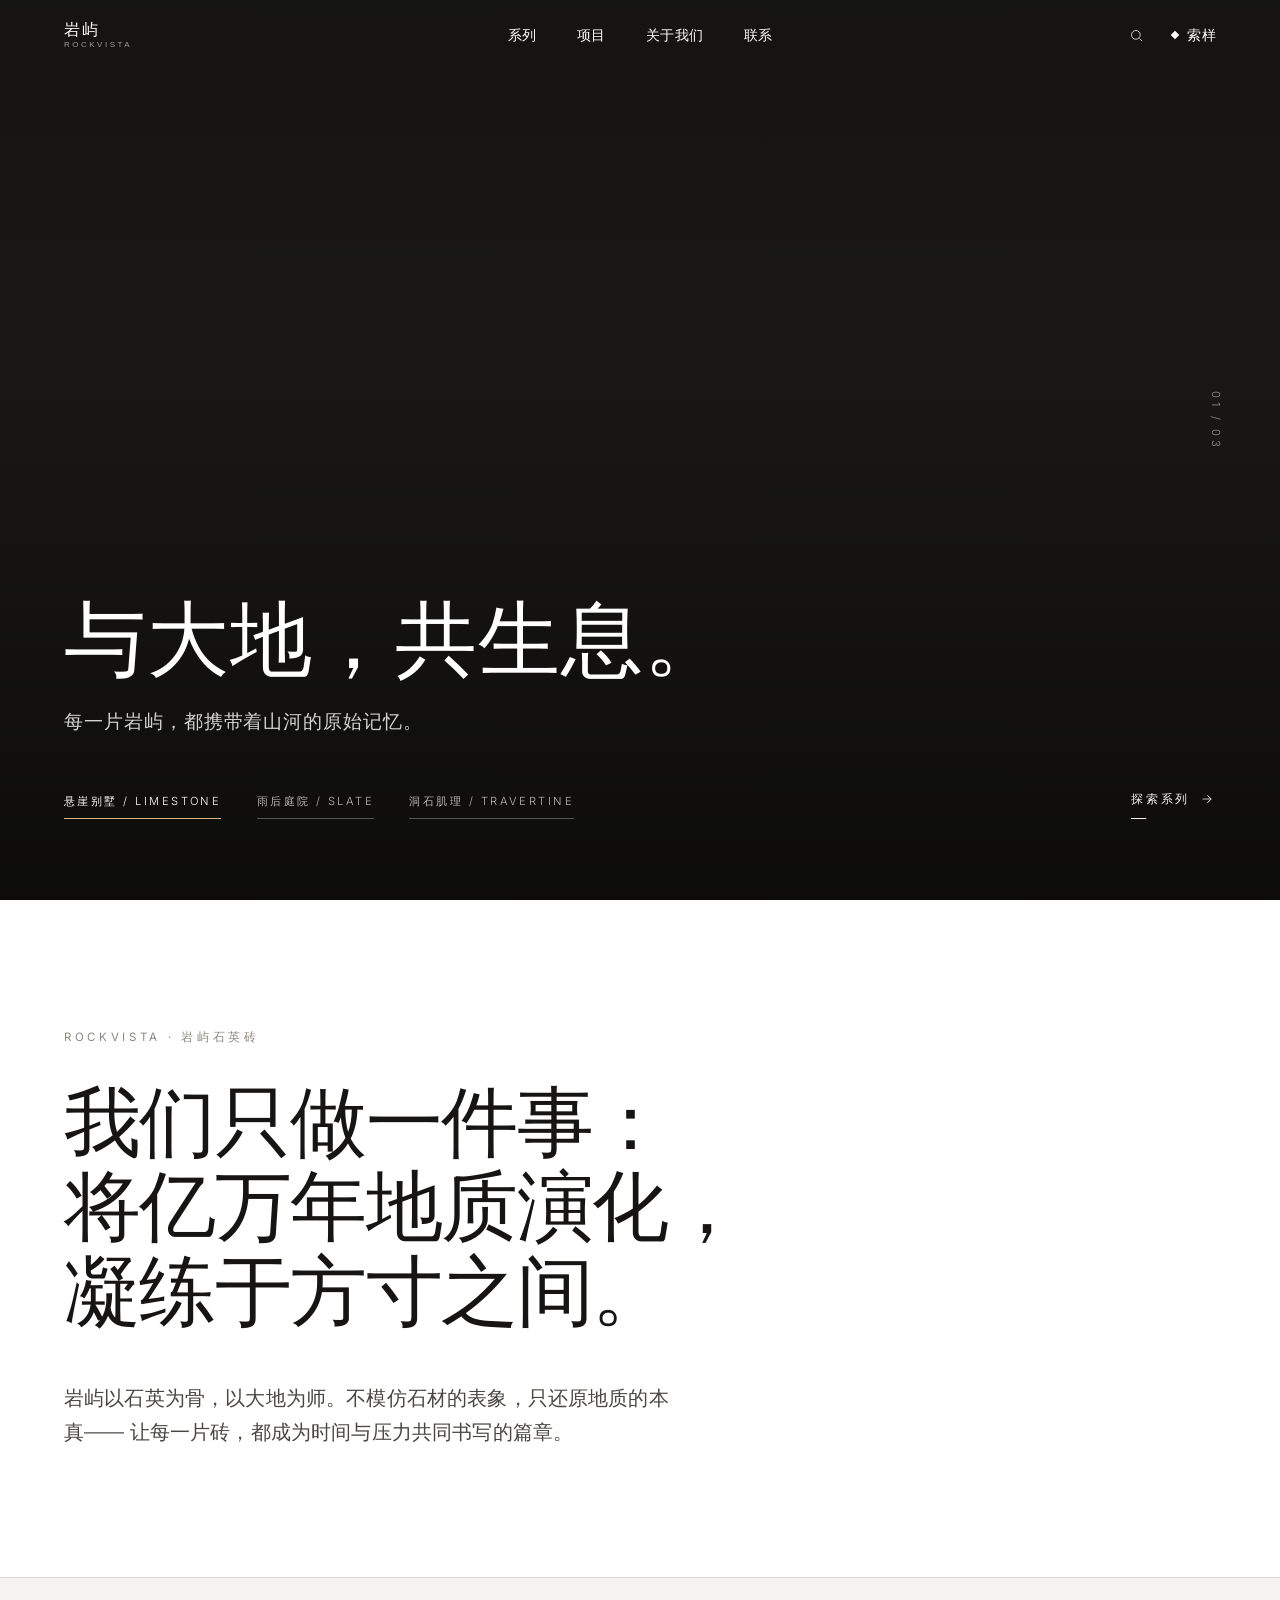
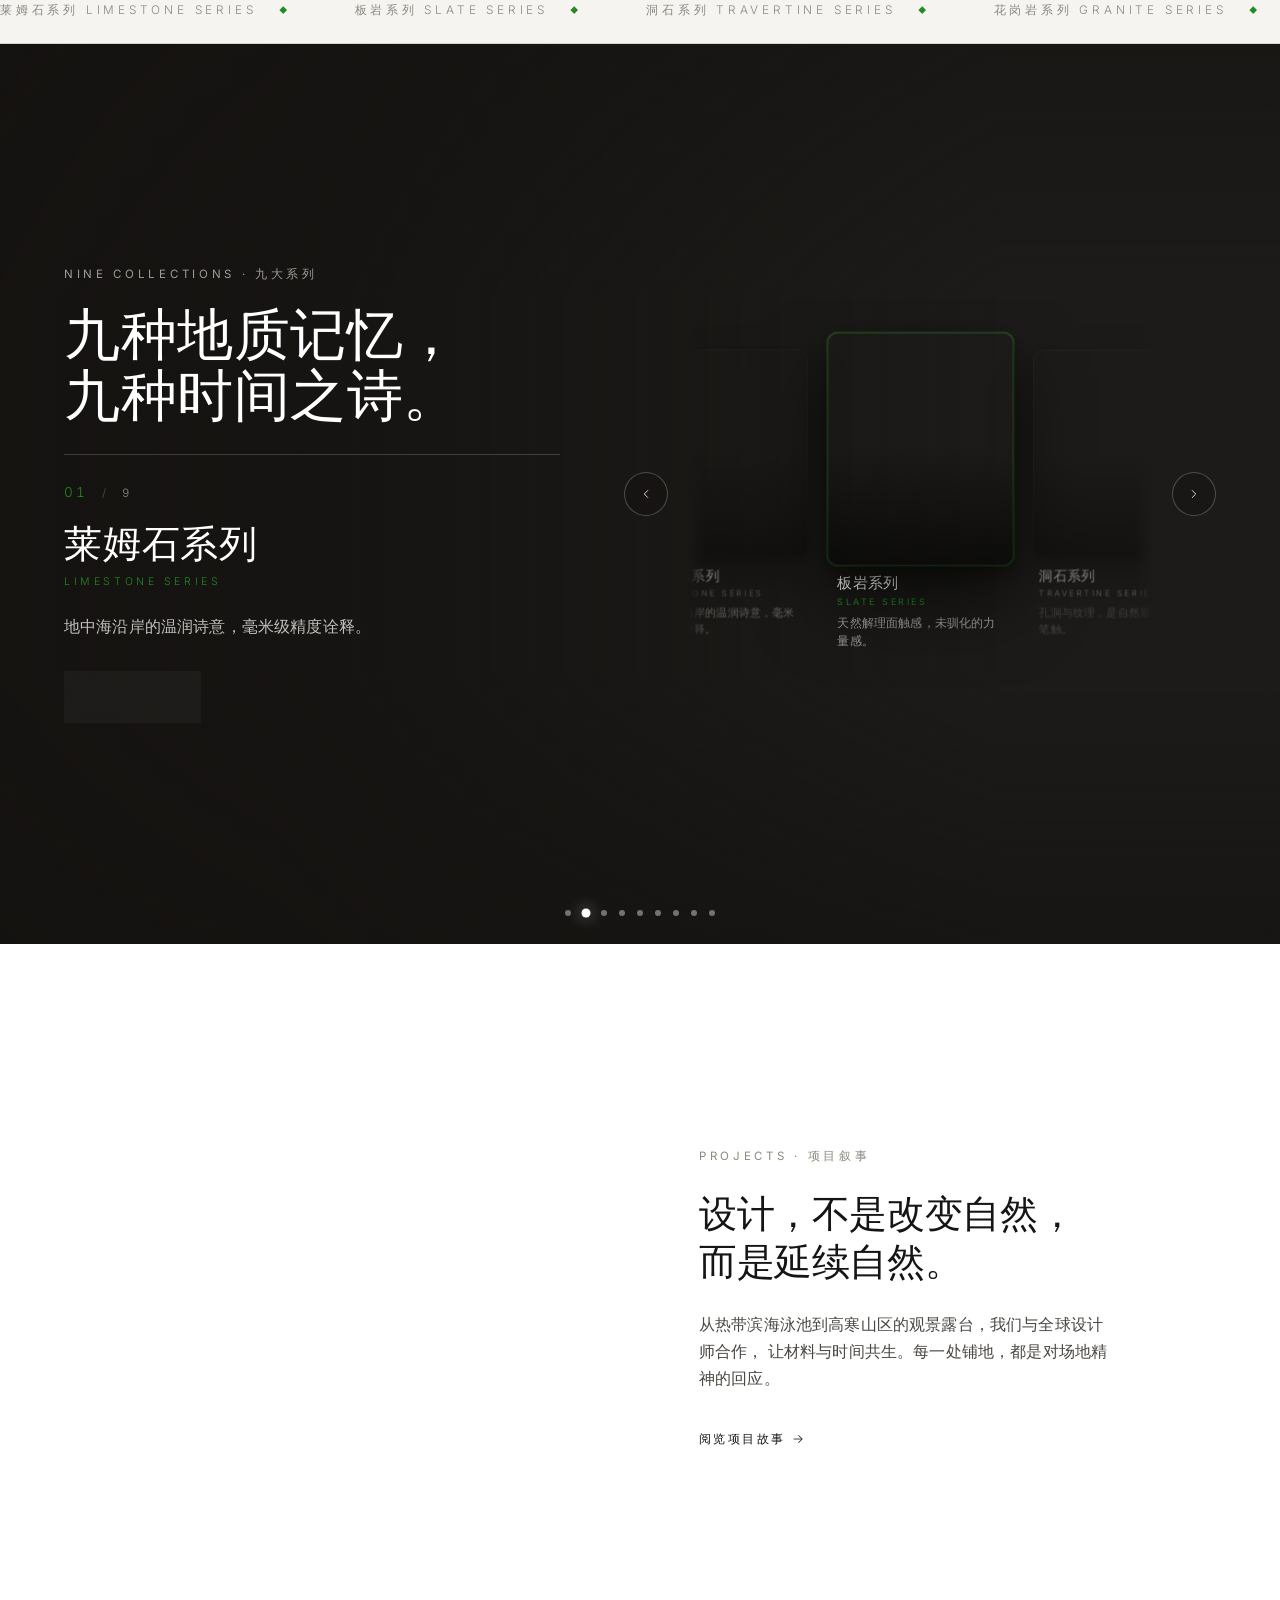
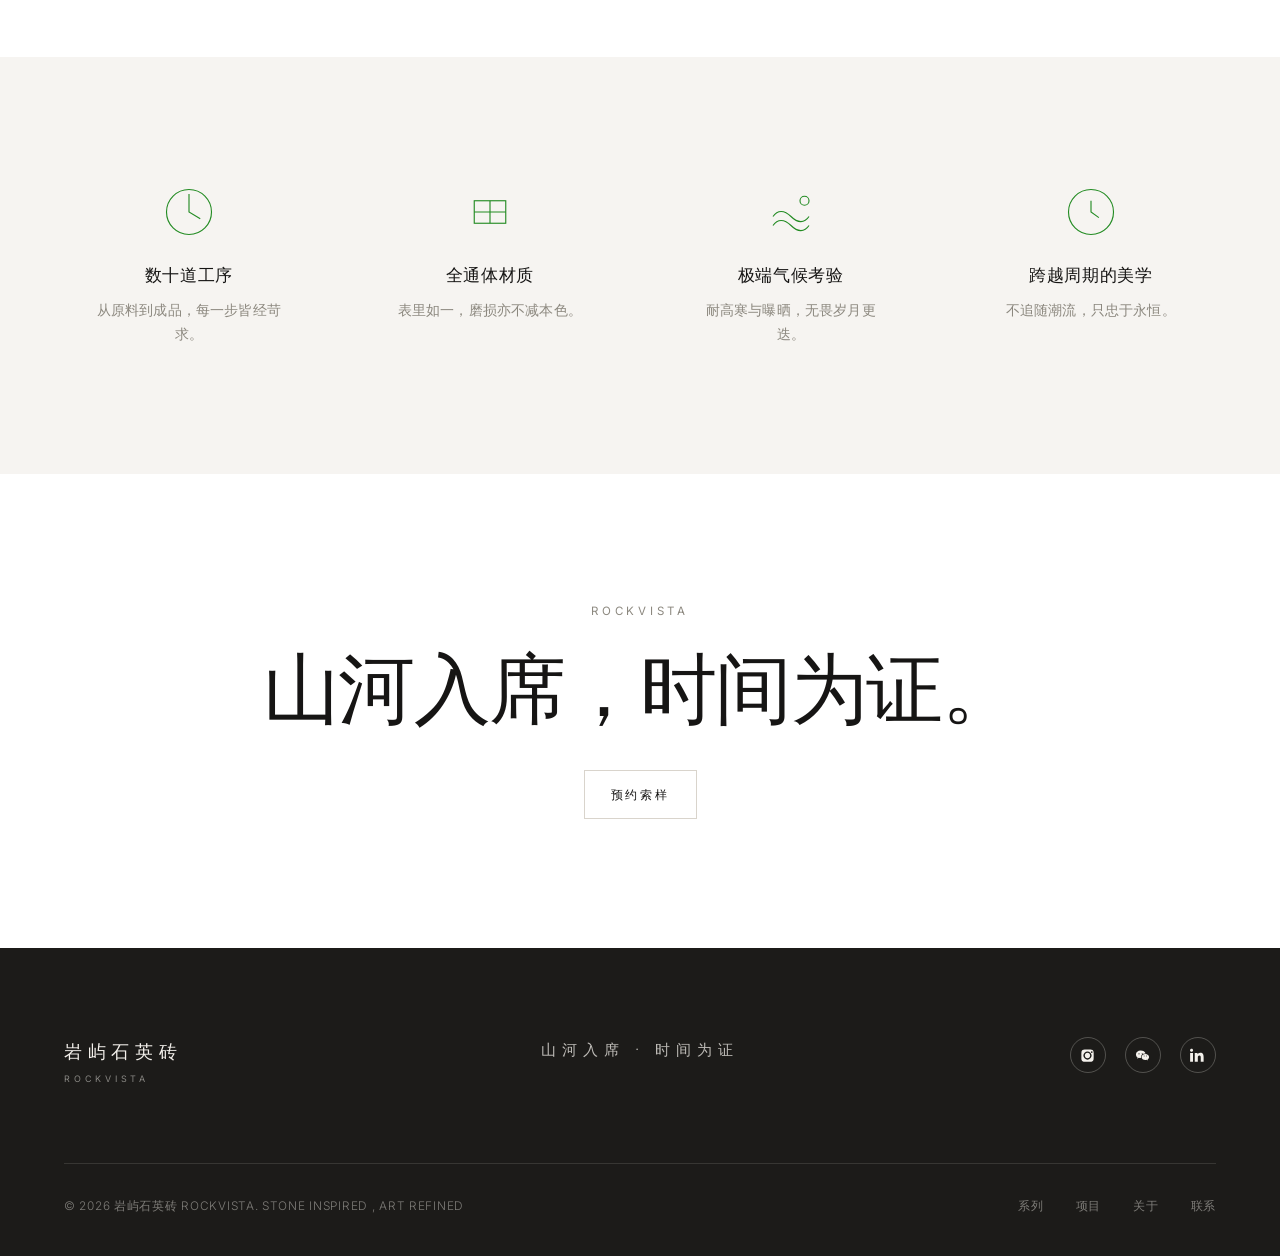
==== index.html @ 1f78ae09 "Add files via upload" ====
<!DOCTYPE html>
<html lang="zh-CN">
<head>
  <meta charset="UTF-8" />
  <meta name="viewport" content="width=device-width, initial-scale=1.0" />
  <title>岩屿石英砖 ROCKISLE · 与大地，共生息</title>
  <meta name="description" content="岩屿石英砖 ROCKISLE —— 高端户外石英砖。将亿万年地质演化，凝练于方寸之间。莱姆石、板岩、洞石等九大系列。" />
  <link rel="preconnect" href="https://fonts.googleapis.com" />
  <link rel="preconnect" href="https://fonts.gstatic.com" crossorigin />
  <link href="https://fonts.googleapis.com/css2?family=Cormorant+Garamond:wght@300;400&family=Inter:wght@200;300;400&display=swap" rel="stylesheet" />
  <link rel="stylesheet" href="css/style.css" />
</head>
<body>

  <!-- ============ NAV ============ -->
  <nav class="nav is-transparent" id="nav">
    <a href="index.html" class="nav__logo">岩屿<small>ROCKVISTA</small></a>
    <ul class="nav__menu">
      <li class="nav__item has-submenu">
        <a href="series.html" class="nav__link">系列</a>
        <div class="nav__submenu">
          <a href="limes.html" class="nav__sublink">莱姆石系列Limestone Series</a>
          <a href="slate.html" class="nav__sublink">板岩系列 Slate Series</a>
          <a href="travertine.html" class="nav__sublink">洞石系列 Travertine Series</a>
          <a href="granite.html" class="nav__sublink">花岗岩系列 Granite Series</a>
          <a href="terrazzo.html" class="nav__sublink">水磨石系列 Terrazzo Series</a>
          <a href="marble.html" class="nav__sublink">理石系列 Marble Series</a>
          <a href="woodgrain.html" class="nav__sublink">木纹系列 Wood Grain Series</a>
          <a href="waterscape.html" class="nav__sublink">水景系列 Water Landscape Series</a>
          <a href="accessory.html" class="nav__sublink">配套辅材系列 Accessory Products</a>
        </div>
      </li>
      <li class="nav__item"><a href="projects.html" class="nav__link">项目</a></li>
      <li class="nav__item"><a href="about.html" class="nav__link">关于我们</a></li>
      <li class="nav__item"><a href="contact.html" class="nav__link">联系</a></li>
    </ul>
    <div class="nav__actions">
      <a href="#" class="nav__search" aria-label="搜索">
        <svg viewBox="0 0 24 24"><circle cx="11" cy="11" r="7"/><path d="M21 21l-4.3-4.3"/></svg>
      </a>
      <a href="contact.html#sample" class="nav__sample"><span class="nav__sample-dot"></span>索样</a>
      <button class="nav__burger" aria-label="菜单"><span></span><span></span><span></span></button>
    </div>
  </nav>

  <!-- ============ MOBILE MENU ============ -->
  <div class="mobile-menu">
    <button class="mobile-menu__close" aria-label="关闭">×</button>
    <nav class="mobile-menu__nav">
      <a href="series.html" class="mobile-menu__item">系列</a>
      <div class="mobile-menu__sub">
        <a href="limes.html" class="mobile-menu__sublink">莱姆石系列Limestone Series</a>
        <a href="slate.html" class="mobile-menu__sublink">板岩系列 Slate Series</a>
        <a href="travertine.html" class="mobile-menu__sublink">洞石系列 Travertine Series</a>
        <a href="granite.html" class="mobile-menu__sublink">花岗岩系列 Granite Series</a>
        <a href="terrazzo.html" class="mobile-menu__sublink">水磨石系列 Terrazzo Series</a>
        <a href="marble.html" class="mobile-menu__sublink">理石系列 Marble Series</a>
        <a href="woodgrain.html" class="mobile-menu__sublink">木纹系列 Wood Grain Series</a>
        <a href="waterscape.html" class="mobile-menu__sublink">水景系列 Water Landscape Series</a>
        <a href="accessory.html" class="mobile-menu__sublink">配套辅材系列 Accessory Products</a>
      </div>
      <a href="projects.html" class="mobile-menu__item">项目</a>
      <a href="about.html" class="mobile-menu__item">关于我们</a>
      <a href="contact.html" class="mobile-menu__item">联系</a>
      <a href="contact.html#sample" class="mobile-menu__item mobile-menu__sample"><span class="mobile-menu__sample-dot"></span>索样</a>
    </nav>
  </div>

  <!-- ============ HERO CAROUSEL ============ -->
  <header class="hero">
    <div class="hero__slide is-active"
      data-bg="Architectural photograph of a modern cliffside villa at golden hour, exterior walls and ground floor paved with beige limestone textured quartz tiles, warm natural light, minimalist luxury, large glass windows, distant ocean, Mediterranean serenity, high resolution architectural magazine style"
      data-bg-size="landscape_16_9" 
      data-bg-local="images-index/hero-01-cliffside-villa.jpg"></div>
    <div class="hero__slide"
      data-bg="Rain-soaked courtyard at dusk with dark grey slate textured quartz tiles reflecting sky light, minimalist architecture, wet stone surface, moody diffused atmosphere, water droplets, quiet and contemplative, fine art architectural photography"
      data-bg-size="landscape_16_9" 
      data-bg-local="images-index/hero-02-slate-courtyard.jpg"></div>
    <div class="hero__slide"
      data-bg="Extreme macro close-up of travertine stone surface with natural holes and pores, warm earth tones, dramatic raking side light revealing texture depth, geological detail, fine art photography, beige and amber"
      data-bg-size="landscape_16_9"></div>

    <div class="hero__index">01 / 03</div>

    <div class="hero__inner">
      <!-- Slide 1 caption -->
      <div class="hero__caption" data-slide="0">
        <h1 class="hero__title">与大地，共生息。</h1>
        <p class="hero__sub">每一片岩屿，都携带着山河的原始记忆。</p>
      </div>
    </div>

    <div class="hero__pagination">
      <span class="hero__pag-item is-active">悬崖别墅 / LIMESTONE</span>
      <span class="hero__pag-item">雨后庭院 / SLATE</span>
      <span class="hero__pag-item">洞石肌理 / TRAVERTINE</span>
    </div>

    <div class="hero__cta">
      <a href="series.html" class="btn-line btn-line--invert">探索系列 <span class="arrow">→</span></a>
    </div>
  </header>

  <!-- ============ INTRO STATEMENT ============ -->
  <section class="section">
    <div class="container">
      <p class="eyebrow reveal">ROCKVISTA · 岩屿石英砖</p>
      <div style="height:2rem"></div>
      <h2 class="display reveal reveal-delay-1">
        我们只做一件事：<br />
        将亿万年地质演化，<br />
        凝练于方寸之间。
      </h2>
      <div style="height:3rem"></div>
      <p class="lead reveal reveal-delay-2">
        岩屿以石英为骨，以大地为师。不模仿石材的表象，只还原地质的本真——
        让每一片砖，都成为时间与压力共同书写的篇章。
      </p>
    </div>
  </section>

  <!-- ============ MARQUEE ============ -->
  <div class="marquee">
    <div class="marquee__track">
      <span class="marquee__item">莱姆石系列 Limestone Series</span>
      <span class="marquee__item">板岩系列 Slate Series</span>
      <span class="marquee__item">洞石系列 Travertine Series</span>
      <span class="marquee__item">花岗岩系列 Granite Series</span>
      <span class="marquee__item">水磨石系列 Terrazzo Series</span>
      <span class="marquee__item">理石系列 Marble Series</span>
      <span class="marquee__item">木纹系列 Wood Grain Series</span>
      <span class="marquee__item">水景系列 Water Landscape Series</span>
      <span class="marquee__item">配套辅材系列 Accessory Products</span>
    </div>
  </div>

  <!-- ============ SERIES CAROUSEL ============ -->
  <section class="section series-carousel" id="seriesCarousel">
    <!-- Full-screen immersive background layers (one per series, cross-fade + zoom morph) -->
    <div class="series-bg" id="seriesBg" aria-hidden="true">
      <div class="series-bg__layer" data-index="0"
        data-bg="Mediterranean limestone courtyard paved with warm beige quartz tiles, soft afternoon sunlight casting olive tree shadows, arched colonnade, travertine planters, serene and timeless, architectural photography"
        data-bg-size="landscape_16_9" 
        data-bg-local="images-index/series-bg-01-limes.jpg"></div>
      <div class="series-bg__layer" data-index="1"
        data-bg="Dark slate exterior wall of a modern minimalist building, natural cleft surface texture, overcast moody sky, powerful raw architecture, monochrome grey tones, fine art architectural photography"
        data-bg-size="landscape_16_9" 
        data-bg-local="images-index/series-bg-02-slate.jpg"></div>
      <div class="series-bg__layer" data-index="2"
        data-bg="Travertine wall surface with natural holes and voids, warm light and shadow play through architectural openings, beige and amber tones, texture detail, fine art photography"
        data-bg-size="landscape_16_9" 
        data-bg-local="images-index/series-bg-03-travertine.jpg"></div>
      <div class="series-bg__layer" data-index="3"
        data-bg="Large granite stone tiles exterior facade, speckled mineral texture, crystalline flecks catching sunlight, contemporary minimalist architecture, monochrome grey, fine art photography"
        data-bg-size="landscape_16_9" 
        data-bg-local="images-index/series-bg-04-granite.jpg"></div>
      <div class="series-bg__layer" data-index="4"
        data-bg="Terrazzo floor with marble chips and brass aggregates, warm off-white base, smooth polished surface, mid-century modern interior, natural daylight, fine art photography"
        data-bg-size="landscape_16_9" 
        data-bg-local="images-index/series-bg-05-terrazzo.jpg"></div>
      <div class="series-bg__layer" data-index="5"
        data-bg="Book-matched marble feature wall with dramatic golden veins, polished surface, luxurious contemporary interior, warm ambient lighting, fine art photography"
        data-bg-size="landscape_16_9" 
        data-bg-local="images-index/series-bg-06-marble.jpg"></div>
      <div class="series-bg__layer" data-index="6"
        data-bg="Quartz tiles with natural wood grain texture, warm oak tones, linear plank layout, cozy contemporary porch, soft natural light, fine art photography"
        data-bg-size="landscape_16_9" 
        data-bg-local="images-index/series-bg-07-wood.jpg"></div>
      <div class="series-bg__layer" data-index="7"
        data-bg="Reflecting pool tiled with large format quartz tiles, rippling water surface, tropical garden surrounds, minimalist landscape architecture, twilight ambience, fine art photography"
        data-bg-size="landscape_16_9" 
        data-bg-local="images-index/series-bg-08-water.jpg"></div>
      <div class="series-bg__layer" data-index="8"
        data-bg="Outdoor quartz tile installation with matching edge trims, stair nosings, pool copings, coordinated finishing pieces, modern patio, architectural photography"
        data-bg-size="landscape_16_9" 
        data-bg-local="images-index/series-bg-09-accessory.jpg"></div>
    </div>

    <!-- Left-side gradient overlay for text readability -->
    <div class="series-overlay" aria-hidden="true"></div>

    <!-- Left content panel -->
    <div class="series-carousel__left">
      <p class="eyebrow reveal">NINE COLLECTIONS · 九大系列</p>
      <div style="height:1.2rem"></div>
      <h2 class="section-title section-title--lg reveal reveal-delay-1">
        九种地质记忆，<br />九种时间之诗。
      </h2>
      <div style="height:1.8rem"></div>
      <div class="series-active-info" id="seriesActiveInfo">
        <p class="series-active-info__index"><span id="seriesActiveIndex">01</span> <span class="series-active-info__divider">/</span> <span class="series-active-info__total">9</span></p>
        <h3 class="series-active-info__name" id="seriesActiveName">莱姆石系列</h3>
        <p class="series-active-info__sub" id="seriesActiveSub">Limestone Series</p>
        <p class="series-active-info__desc" id="seriesActiveDesc">地中海沿岸的温润诗意，毫米级精度诠释。</p>
        <a class="series-active-info__btn" id="seriesActiveBtn" href="limes.html">
          <span>探索系列</span>
          <span class="series-active-info__arrow">→</span>
        </a>
      </div>
    </div>

    <!-- Right thumbnail strip -->
    <div class="series-carousel__right">
      <button class="series-arrow series-arrow--prev" id="seriesPrev" aria-label="上一个系列">
        <svg viewBox="0 0 24 24" width="14" height="14" fill="none" stroke="currentColor" stroke-width="1.4" stroke-linecap="round" stroke-linejoin="round"><polyline points="15 18 9 12 15 6"/></svg>
      </button>
      <div class="series-track" id="seriesTrack">
        <a href="limes.html" class="series-card is-active" data-index="0" data-name="莱姆石系列" data-sub="Limestone Series " data-desc="地中海沿岸的温润诗意，毫米级精度诠释。">
          <div class="series-card__media"
            data-bg="Mediterranean limestone courtyard paved with warm beige quartz tiles, soft afternoon sunlight casting olive tree shadows, arched colonnade, travertine planters, serene and timeless, architectural photography"
            data-bg-size="portrait"
            data-bg-local="images/1.莱姆石/照片素材/IMGL2859.JPG"></div>
          <div class="series-card__body">
            <h3 class="series-card__name">莱姆石系列<small>LIMESTONE SERIES</small></h3>
            <p class="series-card__desc">地中海沿岸的温润诗意，毫米级精度诠释。</p>
          </div>
        </a>

        <a href="slate.html" class="series-card" data-index="1" data-name="板岩系列" data-sub="Slate Series" data-desc="天然解理面触感，未驯化的力量感。">
          <div class="series-card__media"
            data-bg="Dark slate exterior wall of a modern minimalist building, natural cleft surface texture, overcast moody sky, powerful raw architecture, monochrome grey tones, fine art architectural photography"
            data-bg-size="portrait"
            data-bg-local="images/2.板岩/照片素材/IMGL4025调.JPG"></div>
          <div class="series-card__body">
            <h3 class="series-card__name">板岩系列<small>SLATE SERIES</small></h3>
            <p class="series-card__desc">天然解理面触感，未驯化的力量感。</p>
          </div>
        </a>

        <a href="travertine.html" class="series-card" data-index="2" data-name="洞石系列" data-sub="Travertine Series" data-desc="孔洞与纹理，是自然最动人的笔触。">
          <div class="series-card__media"
            data-bg="Travertine wall surface with natural holes and voids, warm light and shadow play through architectural openings, beige and amber tones, texture detail, fine art photography"
            data-bg-size="portrait"
            data-bg-local="images/3.洞石/照片素材/IMGL0289.JPG"></div>
          <div class="series-card__body">
            <h3 class="series-card__name">洞石系列<small>TRAVERTINE SERIES</small></h3>
            <p class="series-card__desc">孔洞与纹理，是自然最动人的笔触。</p>
          </div>
        </a>

        <a href="granite.html" class="series-card" data-index="3" data-name="花岗岩系列" data-sub="Granite Series" data-desc="结晶矿脉之刚，在光影中闪烁永恒。">
          <div class="series-card__media"
            data-bg="Large granite stone tiles exterior facade, speckled mineral texture, crystalline flecks catching sunlight, contemporary minimalist architecture, monochrome grey, fine art photography"
            data-bg-size="portrait"
            data-bg-local="images/4.花岗岩/照片素材/IMGL3443.JPG"></div>
          <div class="series-card__body">
            <h3 class="series-card__name">花岗岩系列<small>GRANITE SERIES</small></h3>
            <p class="series-card__desc">结晶矿脉之刚，在光影中闪烁永恒。</p>
          </div>
        </a>

        <a href="terrazzo.html" class="series-card" data-index="4" data-name="水磨石系列" data-sub="Terrazzo Series" data-desc="晶石研磨的诗意，岁月打磨的温润。">
          <div class="series-card__media"
            data-bg="Terrazzo floor with marble chips and brass aggregates, warm off-white base, smooth polished surface, mid-century modern interior, natural daylight, fine art photography"
            data-bg-size="portrait"
            data-bg-local="images/5.水磨石/照片素材/IMGL4067.JPG"></div>
          <div class="series-card__body">
            <h3 class="series-card__name">水磨石系列<small>TERRAZZO SERIES</small></h3>
            <p class="series-card__desc">晶石研磨的诗意，岁月打磨的温润。</p>
          </div>
        </a>

        <a href="marble.html" class="series-card" data-index="5" data-name="理石系列" data-sub="Marble Series" data-desc="流动的石纹，是时间在墙面作画。">
          <div class="series-card__media"
            data-bg="Book-matched marble feature wall with dramatic golden veins, polished surface, luxurious contemporary interior, warm ambient lighting, fine art photography"
            data-bg-size="portrait"
            data-bg-local="images/6.理石/照片素材/IMGL9949.JPG"></div>
          <div class="series-card__body">
            <h3 class="series-card__name">理石系列<small>MARBLE SERIES</small></h3>
            <p class="series-card__desc">流动的石纹，是时间在墙面作画。</p>
          </div>
        </a>

        <a href="woodgrain.html" class="series-card" data-index="6" data-name="木纹系列" data-sub="Wood Grain Series" data-desc="石的耐久，木的温润，在此完美相遇。">
          <div class="series-card__media"
            data-bg="Quartz tiles with natural wood grain texture, warm oak tones, linear plank layout, cozy contemporary porch, soft natural light, fine art photography"
            data-bg-size="portrait"
            data-bg-local="images/7.木纹/照片素材/IMGL8919.JPG"></div>
          <div class="series-card__body">
            <h3 class="series-card__name">木纹系列<small>WOOD GRAIN SERIES</small></h3>
            <p class="series-card__desc">石的耐久，木的温润，在此完美相遇。</p>
          </div>
        </a>

        <a href="waterscape.html" class="series-card" data-index="7" data-name="水景系列" data-sub="Water Landscape" data-desc="与水共处，石面倒映天光云影。">
          <div class="series-card__media"
            data-bg="Reflecting pool tiled with large format quartz tiles, rippling water surface, tropical garden surrounds, minimalist landscape architecture, twilight ambience, fine art photography"
            data-bg-size="portrait"
            data-bg-local="images/8.水景/照片素材/IMGL5484.JPG"></div>
          <div class="series-card__body">
            <h3 class="series-card__name">水景系列<small>WATER LANDSCAPE SERIES</small></h3>
            <p class="series-card__desc">与水共处，石面倒映天光云影。</p>
          </div>
        </a>

        <a href="accessory.html" class="series-card" data-index="8" data-name="配套辅材系列" data-sub="Accessory Products" data-desc="收边、转角、台阶，细节成就完整。">
          <div class="series-card__media"
            data-bg="Outdoor quartz tile installation with matching edge trims, stair nosings, pool copings, coordinated finishing pieces, modern patio, architectural photography"
            data-bg-size="portrait"
            data-bg-local="images/9.配套/照片素材/拉齐奥配套-2.jpg"></div>
          <div class="series-card__body">
            <h3 class="series-card__name">配套辅材系列<small>ACCESSORY PRODUCTS</small></h3>
            <p class="series-card__desc">收边、转角、台阶，细节成就完整。</p>
          </div>
        </a>
      </div>
      <button class="series-arrow series-arrow--next" id="seriesNext" aria-label="下一个系列">
        <svg viewBox="0 0 24 24" width="14" height="14" fill="none" stroke="currentColor" stroke-width="1.4" stroke-linecap="round" stroke-linejoin="round"><polyline points="9 18 15 12 9 6"/></svg>
      </button>
    </div>

    <div class="series-dots" id="seriesDots"></div>
  </section>

  <!-- ============ PROJECT NARRATIVE ============ -->
  <section class="section">
    <div class="container">
      <div class="split">
        <div class="split__media reveal"
          data-bg="Infinity poolside deck paved with light beige travertine quartz tiles at a luxury tropical resort, turquoise water reflection, clear sky, sun loungers, minimalist elegance, architectural photography"
          data-bg-size="landscape_4_3" 
          data-bg-local="images-index/project-poolside.JPG"></div>
        <div class="split__body">
          <p class="eyebrow reveal">PROJECTS · 项目叙事</p>
          <div style="height:1.4rem"></div>
          <h2 class="split__title reveal reveal-delay-1">
            设计，不是改变自然，<br />而是延续自然。
          </h2>
          <p class="split__text reveal reveal-delay-2">
            从热带滨海泳池到高寒山区的观景露台，我们与全球设计师合作，
            让材料与时间共生。每一处铺地，都是对场地精神的回应。
          </p>
          <a href="projects.html" class="text-link reveal reveal-delay-3">阅览项目故事 →</a>
        </div>
      </div>
    </div>
  </section>

  <!-- ============ COMMITMENT ============ -->
  <section class="section bg-soft">
    <div class="container">
      <div class="promise">
        <div class="reveal">
          <div class="promise__icon">
            <svg viewBox="0 0 48 48"><circle cx="24" cy="24" r="20"/><path d="M24 8v16l10 6"/></svg>
          </div>
          <h3 class="promise__title">数十道工序</h3>
          <p class="promise__text">从原料到成品，每一步皆经苛求。</p>
        </div>
        <div class="reveal reveal-delay-1">
          <div class="promise__icon">
            <svg viewBox="0 0 48 48"><rect x="10" y="14" width="28" height="20"/><path d="M10 24h28M24 14v20"/></svg>
          </div>
          <h3 class="promise__title">全通体材质</h3>
          <p class="promise__text">表里如一，磨损亦不减本色。</p>
        </div>
        <div class="reveal reveal-delay-2">
          <div class="promise__icon">
            <svg viewBox="0 0 48 48"><path d="M8 28c4-6 10-6 16 0s12 6 16 0"/><path d="M8 36c4-6 10-6 16 0s12 6 16 0"/><circle cx="36" cy="14" r="4"/></svg>
          </div>
          <h3 class="promise__title">极端气候考验</h3>
          <p class="promise__text">耐高寒与曝晒，无畏岁月更迭。</p>
        </div>
        <div class="reveal reveal-delay-3">
          <div class="promise__icon">
            <svg viewBox="0 0 48 48"><circle cx="24" cy="24" r="20"/><path d="M24 14v10l7 5"/></svg>
          </div>
          <h3 class="promise__title">跨越周期的美学</h3>
          <p class="promise__text">不追随潮流，只忠于永恒。</p>
        </div>
      </div>
    </div>
  </section>

  <!-- ============ CLOSING ============ -->
  <section class="section">
    <div class="container" style="text-align:center">
      <p class="eyebrow reveal">ROCKVISTA</p>
      <div style="height:1.6rem"></div>
      <h2 class="display reveal reveal-delay-1">山河入席，时间为证。</h2>
      <div style="height:2.4rem"></div>
      <a href="contact.html#sample" class="btn-ghost reveal reveal-delay-2">预约索样</a>
    </div>
  </section>

  <!-- ============ FOOTER ============ -->
  <footer class="footer">
    <div class="footer__top">
      <div class="footer__brand">岩屿石英砖<small>ROCKVISTA</small></div>
      <div class="footer__motto">山河入席 · 时间为证</div>
      <div class="footer__social">
        <a href="#" aria-label="Instagram"><svg viewBox="0 0 24 24"><path d="M12 2.2c3.2 0 3.6 0 4.9.1 1.2.1 1.8.3 2.2.4.6.2 1 .5 1.4.9.4.4.7.8.9 1.4.1.4.3 1 .4 2.2.1 1.3.1 1.7.1 4.9s0 3.6-.1 4.9c-.1 1.2-.3 1.8-.4 2.2-.2.6-.5 1-.9 1.4-.4.4-.8.7-1.4.9-.4.1-1 .3-2.2.4-1.3.1-1.7.1-4.9.1s-3.6 0-4.9-.1c-1.2-.1-1.8-.3-2.2-.4-.6-.2-1-.5-1.4-.9-.4-.4-.7-.8-.9-1.4-.1-.4-.3-1-.4-2.2C2.2 15.6 2.2 15.2 2.2 12s0-3.6.1-4.9c.1-1.2.3-1.8.4-2.2.2-.6.5-1 .9-1.4.4-.4.8-.7 1.4-.9.4-.1 1-.3 2.2-.4C8.4 2.2 8.8 2.2 12 2.2zm0 3.2c-3.4 0-6.6 3.2-6.6 6.6s3.2 6.6 6.6 6.6 6.6-3.2 6.6-6.6-3.2-6.6-6.6-6.6zm0 10.9c-2.4 0-4.3-1.9-4.3-4.3s1.9-4.3 4.3-4.3 4.3 1.9 4.3 4.3-1.9 4.3-4.3 4.3zm6.8-11.2c-.8 0-1.4.6-1.4 1.4s.6 1.4 1.4 1.4 1.4-.6 1.4-1.4-.6-1.4-1.4-1.4z"/></svg></a>
        <a href="#" aria-label="WeChat"><svg viewBox="0 0 24 24"><path d="M9 4C4.8 4 1.5 6.8 1.5 10.2c0 1.9 1 3.6 2.7 4.8L3.4 17l2.7-1.4c.9.3 1.9.4 2.9.4h.6c-.1-.4-.2-.9-.2-1.3 0-3.2 3.1-5.8 6.9-5.8h.6C16.2 6 12.9 4 9 4zm-2.6 4.3c.6 0 1 .5 1 1s-.5 1-1 1-1-.5-1-1 .4-1 1-1zm5.2 0c.6 0 1 .5 1 1s-.5 1-1 1-1-.5-1-1 .4-1 1-1z"/><path d="M22.5 14.3c0-2.7-2.7-4.9-6-4.9s-6 2.2-6 4.9 2.7 4.9 6 4.9c.7 0 1.4-.1 2.1-.3l2.1 1.1-.6-1.7c1.4-.9 2.4-2.3 2.4-4zm-7.9-.7c-.4 0-.8-.3-.8-.8s.3-.8.8-.8.8.3.8.8-.4.8-.8.8zm3.8 0c-.4 0-.8-.3-.8-.8s.3-.8.8-.8.8.3.8.8-.4.8-.8.8z"/></svg></a>
        <a href="#" aria-label="LinkedIn"><svg viewBox="0 0 24 24"><path d="M4.98 3.5C4.98 4.88 3.87 6 2.5 6S0 4.88 0 3.5 1.12 1 2.5 1s2.48 1.12 2.48 2.5zM.2 8h4.6v14H.2V8zm7.4 0h4.4v1.9h.1c.6-1.1 2.1-2.3 4.3-2.3 4.6 0 5.4 3 5.4 7v7.4h-4.6v-6.6c0-1.6 0-3.6-2.2-3.6s-2.5 1.7-2.5 3.5V22H7.6V8z"/></svg></a>
      </div>
    </div>
    <div class="footer__bottom">
      <span>© <span data-year>2026</span> 岩屿石英砖 ROCKVISTA. STONE INSPIRED , ART REFINED</span>
      <div class="footer__nav">
        <a href="series.html">系列</a>
        <a href="projects.html">项目</a>
        <a href="about.html">关于</a>
        <a href="contact.html">联系</a>
      </div>
    </div>
  </footer>

  <script src="js/main.js"></script>
</body>
</html>
---- css/style.css ----
/* ==========================================================================
   岩屿石英砖 ROCKISLE — Global Stylesheet
   Inspired by Cotto d'Este: extreme minimalism, generous whitespace,
   natural low-saturation palette, architectural composure.
   ========================================================================== */

/* ---------- Design Tokens ---------- */
:root {
  --bg: #ffffff;
  --bg-soft: #f6f4f1;        /* warm off-white */
  --bg-stone: #ece8e2;       /* limestone grey */
  --bg-deep: #1c1b19;        /* near-black warm */

  --text: #161514;
  --text-soft: #4a4742;
  --text-muted: #8c887f;
  --text-invert: #f4f1ec;

  --accent: #228b22;         /* bronze */
  --accent-dark: #6b5532;
  --line: #d9d4cc;           /* hairline */
  --line-soft: #e7e3dc;

  --serif: "Cormorant Garamond", "Songti SC", "STSong", serif;
  --sans: "Inter", "Helvetica Neue", "PingFang SC", "Hiragino Sans GB",
          "Microsoft YaHei", system-ui, sans-serif;

  --ease: cubic-bezier(0.22, 0.61, 0.36, 1);
  --container: 1320px;
  --gutter: clamp(1.5rem, 5vw, 6rem);
}

/* ---------- Reset ---------- */
*,
*::before,
*::after { box-sizing: border-box; margin: 0; padding: 0; }

html {
  scroll-behavior: smooth;
  -webkit-font-smoothing: antialiased;
  -moz-osx-font-smoothing: grayscale;
  font-size: 16px;
}

body {
  font-family: var(--sans);
  font-weight: 300;
  color: var(--text);
  background: var(--bg);
  line-height: 1.7;
  letter-spacing: 0.01em;
  overflow-x: hidden;
}

img { display: block; max-width: 100%; height: auto; }
a { color: inherit; text-decoration: none; }
button { font: inherit; cursor: pointer; border: none; background: none; color: inherit; }
ul { list-style: none; }

/* ---------- Typography ---------- */
h1, h2, h3, h4 {
  font-weight: 300;
  line-height: 1.2;
  letter-spacing: -0.01em;
}

.eyebrow {
  font-size: 0.72rem;
  letter-spacing: 0.32em;
  text-transform: uppercase;
  color: var(--text-muted);
  font-weight: 400;
}

.display {
  font-size: clamp(2.6rem, 6vw, 5.2rem);
  font-weight: 200;
  line-height: 1.1;
  letter-spacing: -0.02em;
}

.section-title {
  font-size: clamp(1.9rem, 3.6vw, 3rem);
  font-weight: 200;
  line-height: 1.25;
  max-width: 22ch;
}

.lead {
  font-size: clamp(1.05rem, 1.6vw, 1.25rem);
  color: var(--text-soft);
  font-weight: 300;
  max-width: 52ch;
}

.poetic {
  font-weight: 300;
  color: var(--text-soft);
  letter-spacing: 0.02em;
}

.vertical-text {
  writing-mode: vertical-rl;
  text-orientation: mixed;
  letter-spacing: 0.3em;
}

/* ---------- Layout ---------- */
.container {
  width: 100%;
  max-width: var(--container);
  margin: 0 auto;
  padding-left: var(--gutter);
  padding-right: var(--gutter);
}

.section {
  padding-top: clamp(5rem, 10vw, 9rem);
  padding-bottom: clamp(5rem, 10vw, 9rem);
}

.section--tight { padding-top: clamp(3.5rem, 7vw, 6rem); padding-bottom: clamp(3.5rem, 7vw, 6rem); }
.bg-soft { background: var(--bg-soft); }
.bg-stone { background: var(--bg-stone); }
.bg-deep { background: var(--bg-deep); color: var(--text-invert); }

.hairline { height: 1px; background: var(--line); border: 0; }
.hairline-vert { width: 1px; background: var(--line); }
.is-hidden { display: none !important; }

/* ---------- Buttons / Links ---------- */
.btn-line {
  position: relative;
  display: inline-flex;
  align-items: center;
  gap: 0.7rem;
  font-size: 0.78rem;
  letter-spacing: 0.22em;
  text-transform: uppercase;
  color: var(--text);
  padding: 0.6rem 0;
  transition: color 0.5s var(--ease);
}
.btn-line::after {
  content: "";
  position: absolute;
  left: 0; bottom: 0;
  width: 100%;
  height: 1px;
  background: currentColor;
  transform: scaleX(0.18);
  transform-origin: left;
  transition: transform 0.55s var(--ease);
}
.btn-line:hover { color: var(--accent-dark); }
.btn-line:hover::after { transform: scaleX(1); }

.btn-line .arrow { transition: transform 0.5s var(--ease); }
.btn-line:hover .arrow { transform: translateX(6px); }

.btn-line--invert { color: var(--text-invert); }
.btn-line--invert:hover { color: #228b22; }

.btn-ghost {
  display: inline-flex;
  align-items: center;
  gap: 0.6rem;
  font-size: 0.74rem;
  letter-spacing: 0.24em;
  text-transform: uppercase;
  padding: 0.85rem 1.6rem;
  border: 1px solid var(--line);
  color: var(--text);
  transition: border-color 0.5s var(--ease), color 0.5s var(--ease);
}
.btn-ghost:hover { border-color: var(--accent); color: var(--accent-dark); }
.btn-ghost--invert { color: var(--text-invert); border-color: rgba(244,241,236,0.35); }
.btn-ghost--invert:hover { border-color: #228b22; color: #228b22; }

/* text link with underline grow */
.text-link {
  position: relative;
  display: inline-block;
  font-size: 0.78rem;
  letter-spacing: 0.2em;
  text-transform: uppercase;
  padding-bottom: 4px;
  color: var(--text);
}
.text-link::after {
  content: "";
  position: absolute;
  left: 0; bottom: 0;
  width: 100%; height: 1px;
  background: var(--accent);
  transform: scaleX(0);
  transform-origin: left;
  transition: transform 0.5s var(--ease);
}
.text-link:hover::after { transform: scaleX(1); }

/* ---------- Navigation (Cotto d'Este style) ---------- */
.nav {
  position: fixed;
  top: 0; left: 0; right: 0;
  z-index: 100;
  display: grid;
  grid-template-columns: 1fr auto 1fr;
  align-items: center;
  min-height: 72px;
  padding: 0 var(--gutter);
  font-family: 'Helvetica Neue', 'Segoe UI', 'PingFang SC', 'Hiragino Sans GB', 'Microsoft YaHei', sans-serif;
  background: transparent;
  border-bottom: 1px solid transparent;
  transition: background 0.4s var(--ease), border-color 0.4s var(--ease);
}
.nav.is-scrolled {
  background: rgba(255, 255, 255, 0.97);
  border-bottom-color: #E8E8E8;
}
/* transparent variant over dark hero */
.nav.is-transparent .nav__logo,
.nav.is-transparent .nav__link,
.nav.is-transparent .nav__sample,
.nav.is-transparent .nav__search { color: #ffffff; }
.nav.is-transparent .nav__sample-dot { background: #ffffff; }
.nav.is-transparent .nav__burger { color: #ffffff; }
.nav.is-transparent.is-scrolled .nav__logo,
.nav.is-transparent.is-scrolled .nav__link,
.nav.is-transparent.is-scrolled .nav__sample,
.nav.is-transparent.is-scrolled .nav__search { color: #4A4A4A; }
.nav.is-transparent.is-scrolled .nav__sample-dot { background: #228b22; }
.nav.is-transparent.is-scrolled .nav__burger { color: #1A1A1A; }

.nav__logo {
  justify-self: start;
  font-size: 16px;
  font-weight: 400;
  letter-spacing: 1.5px;
  color: #1A1A1A;
  line-height: 1.1;
  transition: color 0.4s var(--ease);
}
.nav__logo small {
  display: block;
  font-size: 8px;
  letter-spacing: 2.5px;
  color: #9A9A9A;
  margin-top: 3px;
  font-weight: 400;
}

.nav__menu {
  justify-self: center;
  display: flex;
  align-items: center;
  gap: 40px;
  list-style: none;
}
.nav__item { position: relative; }
.nav__link {
  position: relative;
  display: inline-block;
  font-size: 14px;
  font-weight: 300;
  letter-spacing: 0.5px;
  color: #4A4A4A;
  padding: 8px 0;
  transition: color 0.3s var(--ease);
}
.nav__link::after {
  content: "";
  position: absolute;
  left: 0; bottom: 2px;
  width: 100%; height: 1px;
  background: #228b22;
  transform: scaleX(0);
  transform-origin: left;
  transition: transform 0.3s var(--ease);
}
.nav__link:hover { color: #1A1A1A; }
.nav__link:hover::after { transform: scaleX(1); }
.nav__link.is-active { color: #1A1A1A; }
.nav__link.is-active::after { transform: scaleX(1); }

/* submenu */
.nav__submenu {
  position: absolute;
  top: calc(100% + 2px);
  left: 50%;
  transform: translateX(-50%) translateY(8px);
  background: #FFFFFF;
  padding: 8px 0;
  min-width: 150px;
  box-shadow: 0 10px 30px rgba(0, 0, 0, 0.05);
  opacity: 0;
  visibility: hidden;
  pointer-events: none;
  transition: opacity 0.3s var(--ease), transform 0.3s var(--ease), visibility 0.3s;
}
.nav__item.has-submenu:hover .nav__submenu,
.nav__item.has-submenu:focus-within .nav__submenu,
.nav__item.has-submenu.is-open .nav__submenu {
  opacity: 1;
  visibility: visible;
  pointer-events: auto;
  transform: translateX(-50%) translateY(0);
}
.nav__sublink {
  display: block;
  font-size: 13px;
  font-weight: 300;
  letter-spacing: 0.5px;
  color: #4A4A4A;
  padding: 10px 26px;
  white-space: nowrap;
  transition: background 0.25s var(--ease), color 0.25s var(--ease);
}
.nav__sublink:hover { background: #F5F5F5; color: #1A1A1A; }

.nav__actions {
  justify-self: end;
  display: flex;
  align-items: center;
  gap: 22px;
}
.nav__search {
  display: inline-flex;
  align-items: center;
  color: #4A4A4A;
  padding: 6px;
  transition: color 0.3s var(--ease);
  cursor: pointer;
  background: none;
  border: none;
}
.nav__search:hover { color: #1A1A1A; }
.nav__search:focus-visible { outline: 2px solid var(--accent-dark); outline-offset: 3px; border-radius: 4px; }
.nav__search svg { width: 15px; height: 15px; stroke: currentColor; fill: none; stroke-width: 1.2; }

/* ===== Search Overlay ===== */
.search-overlay {
  position: fixed;
  inset: 0;
  z-index: 200;
  background: rgba(255, 255, 255, 0.98);
  backdrop-filter: blur(10px);
  opacity: 0;
  visibility: hidden;
  transition:
    opacity 0.35s var(--ease),
    visibility 0.35s var(--ease);
  display: flex;
  flex-direction: column;
}
.search-overlay.is-open {
  opacity: 1;
  visibility: visible;
}
.search-overlay__bar {
  display: flex;
  align-items: center;
  gap: 1rem;
  padding: clamp(1.2rem, 3vw, 2rem) clamp(1rem, 5vw, 4rem);
  border-bottom: 1px solid rgba(0, 0, 0, 0.06);
}
.search-overlay__icon {
  flex-shrink: 0;
  width: 22px;
  height: 22px;
  stroke: #1A1A1A;
  fill: none;
  stroke-width: 1.4;
}
.search-overlay__input {
  flex: 1;
  border: none;
  background: transparent;
  font-family: inherit;
  font-size: clamp(1.1rem, 2.5vw, 1.6rem);
  font-weight: 300;
  color: #1A1A1A;
  outline: none;
  letter-spacing: 0.02em;
}
.search-overlay__input::placeholder {
  color: #999;
}
.search-overlay__close {
  flex-shrink: 0;
  background: none;
  border: none;
  font-size: 1.5rem;
  color: #666;
  cursor: pointer;
  padding: 0.5rem;
  border-radius: 50%;
  width: 36px;
  height: 36px;
  display: flex;
  align-items: center;
  justify-content: center;
  transition: background 0.2s var(--ease), color 0.2s var(--ease);
}
.search-overlay__close:hover { background: rgba(0,0,0,0.05); color: #1A1A1A; }
.search-overlay__close:focus-visible { outline: 2px solid var(--accent-dark); outline-offset: 2px; }

.search-overlay__body {
  flex: 1;
  overflow-y: auto;
  padding: clamp(1rem, 4vw, 3rem) clamp(1rem, 5vw, 4rem);
}
.search-overlay__hint {
  font-size: 0.78rem;
  color: #888;
  letter-spacing: 0.08em;
  text-transform: uppercase;
  margin-bottom: 1.2rem;
}
.search-overlay__hint kbd {
  display: inline-block;
  padding: 1px 6px;
  background: #f0f0f0;
  border-radius: 3px;
  font-family: inherit;
  font-size: 0.72rem;
  color: #555;
}

.search-overlay__results {
  list-style: none;
  padding: 0;
  margin: 0;
  display: grid;
  grid-template-columns: repeat(auto-fill, minmax(240px, 1fr));
  gap: 0.75rem;
}
.search-overlay__item {
  display: flex;
  align-items: center;
  gap: 0.75rem;
  padding: 0.9rem 1.1rem;
  background: #f7f7f5;
  border-radius: 8px;
  text-decoration: none;
  color: inherit;
  transition:
    background 0.25s var(--ease),
    transform 0.25s var(--ease),
    box-shadow 0.25s var(--ease);
  cursor: pointer;
  border: 1px solid transparent;
}
.search-overlay__item:hover,
.search-overlay__item.is-focused {
  background: #ffffff;
  border-color: rgba(0, 0, 0, 0.08);
  box-shadow: 0 2px 12px rgba(0, 0, 0, 0.06);
  transform: translateY(-1px);
}
.search-overlay__item-icon {
  flex-shrink: 0;
  width: 32px;
  height: 32px;
  border-radius: 6px;
  background: #e8e8e4;
  display: flex;
  align-items: center;
  justify-content: center;
  font-size: 0.85rem;
  color: #555;
  font-weight: 300;
}
.search-overlay__item-text {
  flex: 1;
  min-width: 0;
}
.search-overlay__item-title {
  font-size: 0.95rem;
  font-weight: 400;
  color: #1A1A1A;
  white-space: nowrap;
  overflow: hidden;
  text-overflow: ellipsis;
}
.search-overlay__item-sub {
  font-size: 0.78rem;
  color: #888;
  margin-top: 2px;
  white-space: nowrap;
  overflow: hidden;
  text-overflow: ellipsis;
}
.search-overlay__empty {
  text-align: center;
  padding: 3rem 1rem;
  color: #999;
  font-size: 0.95rem;
}
.search-overlay__empty strong {
  color: #1A1A1A;
  font-weight: 400;
}

@media (max-width: 640px) {
  .search-overlay__bar { padding: 1rem 1.2rem; }
  .search-overlay__body { padding: 1rem 1.2rem; }
  .search-overlay__results { grid-template-columns: 1fr; }
}

.nav__sample {
  position: relative;
  display: inline-flex;
  align-items: center;
  gap: 9px;
  font-size: 14px;
  font-weight: 300;
  letter-spacing: 0.5px;
  color: #4A4A4A;
  padding: 8px 0;
  transition: color 0.3s var(--ease);
}
.nav__sample::after {
  content: "";
  position: absolute;
  left: 0; bottom: 2px;
  width: 100%; height: 1px;
  background: #228b22;
  transform: scaleX(0);
  transform-origin: left;
  transition: transform 0.3s var(--ease);
}
.nav__sample:hover { color: #1A1A1A; }
.nav__sample:hover::after { transform: scaleX(1); }
.nav__sample-dot {
  width: 6px; height: 6px;
  background: #228b22;
  transform: rotate(45deg);
  transition: background 0.3s var(--ease);
}

.nav__burger {
  display: none;
  width: 26px; height: 16px;
  position: relative;
  background: none;
  border: none;
  cursor: pointer;
  color: #1A1A1A;
}
.nav__burger span {
  position: absolute;
  left: 0; right: 0;
  height: 1.5px;
  background: currentColor;
  transition: transform 0.4s var(--ease), opacity 0.3s var(--ease);
}
.nav__burger span:nth-child(1) { top: 2px; }
.nav__burger span:nth-child(2) { top: 50%; transform: translateY(-50%); }
.nav__burger span:nth-child(3) { bottom: 2px; }

/* ---------- Mobile menu overlay ---------- */
.mobile-menu {
  position: fixed;
  inset: 0;
  z-index: 200;
  background: #FFFFFF;
  display: flex;
  flex-direction: column;
  align-items: center;
  justify-content: center;
  padding: 5rem var(--gutter) 3rem;
  font-family: 'Helvetica Neue', 'Segoe UI', 'PingFang SC', 'Hiragino Sans GB', 'Microsoft YaHei', sans-serif;
  opacity: 0;
  visibility: hidden;
  transition: opacity 0.4s var(--ease), visibility 0.4s var(--ease);
}
.mobile-menu.is-open { opacity: 1; visibility: visible; }
.mobile-menu__close {
  position: absolute;
  top: 22px; right: var(--gutter);
  width: 32px; height: 32px;
  font-size: 30px;
  font-weight: 200;
  line-height: 1;
  color: #1A1A1A;
  background: none;
  border: none;
  cursor: pointer;
  transition: color 0.3s var(--ease), transform 0.3s var(--ease);
}
.mobile-menu__close:hover { color: #228b22; transform: rotate(90deg); }
.mobile-menu__nav {
  display: flex;
  flex-direction: column;
  align-items: center;
  gap: 32px;
  text-align: center;
}
.mobile-menu__item {
  font-size: 24px;
  font-weight: 300;
  letter-spacing: 2px;
  color: #1A1A1A;
  opacity: 0;
  transform: translateY(16px);
  transition: opacity 0.4s var(--ease), transform 0.4s var(--ease), color 0.3s var(--ease);
}
.mobile-menu.is-open .mobile-menu__item { opacity: 1; transform: translateY(0); }
.mobile-menu.is-open .mobile-menu__item:nth-of-type(1) { transition-delay: 0.05s; }
.mobile-menu.is-open .mobile-menu__item:nth-of-type(2) { transition-delay: 0.22s; }
.mobile-menu.is-open .mobile-menu__item:nth-of-type(3) { transition-delay: 0.30s; }
.mobile-menu.is-open .mobile-menu__item:nth-of-type(4) { transition-delay: 0.38s; }
.mobile-menu.is-open .mobile-menu__item:nth-of-type(5) { transition-delay: 0.46s; }
.mobile-menu__item:hover { color: #228b22; }
.mobile-menu__sub {
  display: flex;
  flex-direction: column;
  gap: 14px;
  margin-top: -18px;
  padding-left: 20px;
  max-height: 0;
  overflow: hidden;
  opacity: 0;
  transition: max-height 0.4s var(--ease), opacity 0.3s var(--ease);
}
.mobile-menu__sub.is-open {
  max-height: 800px;
  opacity: 1;
  margin-top: 0;
}
.mobile-menu__sublink {
  font-size: 15px;
  font-weight: 300;
  letter-spacing: 1.5px;
  color: #8A8A8A;
  opacity: 0;
  transform: translateY(16px);
  transition: opacity 0.4s var(--ease), transform 0.4s var(--ease), color 0.3s var(--ease);
}
.mobile-menu__sub.is-open .mobile-menu__sublink { opacity: 1; transform: translateY(0); }
.mobile-menu__sub.is-open .mobile-menu__sublink:nth-of-type(1) { transition-delay: 0.05s; }
.mobile-menu__sub.is-open .mobile-menu__sublink:nth-of-type(2) { transition-delay: 0.08s; }
.mobile-menu__sub.is-open .mobile-menu__sublink:nth-of-type(3) { transition-delay: 0.11s; }
.mobile-menu__sub.is-open .mobile-menu__sublink:nth-of-type(4) { transition-delay: 0.14s; }
.mobile-menu__sub.is-open .mobile-menu__sublink:nth-of-type(5) { transition-delay: 0.17s; }
.mobile-menu__sub.is-open .mobile-menu__sublink:nth-of-type(6) { transition-delay: 0.20s; }
.mobile-menu__sub.is-open .mobile-menu__sublink:nth-of-type(7) { transition-delay: 0.23s; }
.mobile-menu__sub.is-open .mobile-menu__sublink:nth-of-type(8) { transition-delay: 0.26s; }
.mobile-menu__sub.is-open .mobile-menu__sublink:nth-of-type(9) { transition-delay: 0.29s; }
.mobile-menu__sublink:hover { color: #228b22; }
.mobile-menu__sample {
  margin-top: 0.5rem;
  position: relative;
  display: inline-flex;
  align-items: center;
  gap: 9px;
}
.mobile-menu__sample::after {
  content: ""; position: absolute; left: 0; bottom: -2px;
  width: 100%; height: 1px; background: #228b22;
  transform: scaleX(0); transform-origin: left;
  transition: transform 0.3s var(--ease);
}
.mobile-menu__sample:hover::after { transform: scaleX(1); }
.mobile-menu__sample-dot {
  width: 6px; height: 6px; background: #228b22; transform: rotate(45deg);
}

/* ---------- Hero Carousel ---------- */
.hero {
  position: relative;
  height: 100vh;
  min-height: 620px;
  overflow: hidden;
  background: var(--bg-deep);
}
.hero__slide {
  position: absolute;
  inset: 0;
  opacity: 0;
  transition: opacity 1.6s var(--ease);
  background-size: cover;
  background-position: center;
  background-repeat: no-repeat;
}
.hero__slide.is-active { opacity: 1; }
.hero__slide::after {
  content: "";
  position: absolute;
  inset: 0;
  background: linear-gradient(180deg, rgba(0,0,0,0.28) 0%, rgba(0,0,0,0.12) 38%, rgba(0,0,0,0.55) 100%);
}
.hero__inner {
  position: relative;
  z-index: 2;
  height: 100%;
  display: flex;
  flex-direction: column;
  justify-content: flex-end;
  padding: 0 var(--gutter) clamp(9rem, 18vh, 13rem);
  color: #fff;
}
.hero__caption {
  max-width: 38rem;
}
.hero__title {
  font-size: clamp(2.6rem, 6.4vw, 5.4rem);
  font-weight: 300;
  line-height: 1.08;
  letter-spacing: 0.01em;
  color: #fff;
  margin-bottom: 1.4rem;
  white-space: nowrap;
}
.hero__sub {
  font-size: clamp(0.98rem, 1.5vw, 1.18rem);
  font-weight: 300;
  color: rgba(255,255,255,0.82);
  letter-spacing: 0.05em;
  max-width: 34ch;
}
.hero__cta {
  position: absolute;
  right: var(--gutter);
  bottom: clamp(4rem, 9vh, 7rem);
  z-index: 3;
}
.hero__pagination {
  position: absolute;
  left: var(--gutter);
  bottom: clamp(4rem, 9vh, 7rem);
  z-index: 3;
  display: flex;
  gap: 2.2rem;
  color: rgba(255,255,255,0.7);
}
.hero__pag-item {
  font-size: 0.7rem;
  letter-spacing: 0.22em;
  text-transform: uppercase;
  position: relative;
  padding-bottom: 8px;
  cursor: pointer;
  transition: color 0.5s var(--ease);
}
.hero__pag-item::after {
  content: "";
  position: absolute;
  left: 0; bottom: 0;
  width: 100%; height: 1px;
  background: rgba(255,255,255,0.3);
}
.hero__pag-item.is-active { color: #fff; }
.hero__pag-item.is-active::after { background: #d8b783; }
.hero__index {
  position: absolute;
  right: var(--gutter);
  top: 50%;
  transform: translateY(-50%) rotate(90deg);
  transform-origin: right center;
  z-index: 3;
  color: #ffffff8c;
  font-size: 0.7rem;
  letter-spacing: 0.3em;
}

/* ---------- Reveal on scroll ---------- */
.reveal {
  opacity: 0;
  transform: translateY(34px);
  transition: opacity 1.1s var(--ease), transform 1.1s var(--ease);
  will-change: opacity, transform;
}
.reveal.is-visible { opacity: 1; transform: none; }
.reveal-delay-1 { transition-delay: 0.12s; }
.reveal-delay-2 { transition-delay: 0.24s; }
.reveal-delay-3 { transition-delay: 0.36s; }

/* ---------- Sample CTA (series detail pages) ---------- */
.sample-cta { text-align: center; }
.sample-cta .eyebrow { margin-bottom: clamp(1.2rem, 2vw, 1.8rem); }
.sample-cta__title {
  position: relative;
  font-size: clamp(2rem, 4.2vw, 3.2rem);
  font-weight: 200;
  line-height: 1.2;
  letter-spacing: 0.02em;
  color: var(--text);
  padding-bottom: clamp(1.6rem, 2.6vw, 2.2rem);
}
.sample-cta__title::after {
  content: "";
  position: absolute;
  left: 50%;
  bottom: 0;
  width: 2.8em;
  height: 1px;
  background: var(--accent);
  opacity: 0;
  transform: translateX(-50%);
  transition:
    width 0.8s cubic-bezier(0.22, 1, 0.36, 1) 0.35s,
    opacity 0.8s var(--ease) 0.35s;
}
.sample-cta__title.is-visible::after {
  width: 4.4em;
  opacity: 0.8;
}
.sample-cta__lead {
  font-size: clamp(0.92rem, 1.4vw, 1.05rem);
  font-weight: 300;
  line-height: 1.9;
  letter-spacing: 0.04em;
  color: var(--text-soft);
  max-width: 40ch;
  margin: 0 auto clamp(2.2rem, 3.4vw, 3rem);
  letter-spacing: normal;
}
@media (max-width: 560px) {
  .sample-cta__lead br { display: none; }
}

/* ---------- Series Carousel (immersive split layout + bg morph) ---------- */
.series-carousel {
  position: relative;
  overflow: hidden;
  min-height: 100vh;
  height: 100vh;
  background: var(--bg-deep);
  color: var(--text-invert);
  display: grid;
  grid-template-columns: minmax(360px, 1fr) minmax(0, 1.05fr);
  align-items: stretch;
  perspective: 1600px;
}

/* Full-screen background layers (one per series, cross-fade + zoom morph) */
.series-bg {
  position: absolute;
  inset: 0;
  z-index: 0;
  overflow: hidden;
  background: var(--bg-deep);
}
.series-bg__layer {
  position: absolute;
  inset: 0;
  background-size: cover;
  background-position: center;
  opacity: 0;
  transform: scale(1.12);
  transition:
    opacity 1.4s cubic-bezier(0.22, 1, 0.36, 1),
    transform 7s cubic-bezier(0.22, 1, 0.36, 1);
  will-change: opacity, transform;
  pointer-events: none;
}
.series-bg__layer.is-active {
  opacity: 1;
  transform: scale(1);
  animation: bgSlowDrift 18s ease-in-out infinite;
}
@keyframes bgSlowDrift {
  0%, 100% { transform: scale(1) translate3d(0, 0, 0); }
  50%      { transform: scale(1.05) translate3d(-1%, -1.5%, 0); }
}

/* Left gradient overlay — soft scrim to guarantee text contrast */
.series-overlay {
  position: absolute;
  inset: 0;
  z-index: 1;
  pointer-events: none;
  background:
    linear-gradient(90deg,
      rgba(20,18,16,0.86) 0%,
      rgba(20,18,16,0.74) 22%,
      #1412106b 46%,
      rgba(20,18,16,0.18) 64%,
      rgba(20,18,16,0) 78%),
    linear-gradient(180deg,
      rgba(20,18,16,0.35) 0%,
      rgba(20,18,16,0) 28%,
      rgba(20,18,16,0) 70%,
      rgba(20,18,16,0.55) 100%);
}

/* Left content panel */
.series-carousel__left {
  position: relative;
  z-index: 3;
  display: flex;
  flex-direction: column;
  justify-content: center;
  padding: clamp(3rem, 7vw, 6rem) clamp(1.5rem, 5vw, var(--gutter));
  max-width: 640px;
}
.series-carousel__left .eyebrow {
  color: #f4f1ec9e;
  letter-spacing: 0.32em;
}
.series-carousel__left .section-title {
  color: #fff;
  text-align: left;
  font-size: clamp(2.4rem, 4.4vw, 4rem);
  line-height: 1.08;
  font-weight: 400;
  letter-spacing: 0.01em;
  white-space: nowrap;
}

/* Active-series info block */
.series-active-info {
  position: relative;
  padding-top: 1.6rem;
  border-top: 1px solid rgba(244,241,236,0.18);
}
.series-active-info__index {
  font-size: 0.72rem;
  letter-spacing: 0.28em;
  color: #f4f1ec8c;
  margin-bottom: 1.2rem;
  font-variant-numeric: tabular-nums;
}
.series-active-info__index span:first-child {
  color:  #228b22;
  font-size: 0.85rem;
}
.series-active-info__divider { margin: 0 0.6em; opacity: 0.5; }
.series-active-info__name {
  font-family: var(--serif);
  font-size: clamp(2rem, 3vw, 2.6rem);
  font-weight: 500;
  color: #fff;
  line-height: 1.15;
  letter-spacing: 0.02em;
  transition: opacity 0.5s ease, transform 0.5s cubic-bezier(0.22, 1, 0.36, 1);
}
.series-active-info__sub {
  font-size: 0.66rem;
  letter-spacing: 0.34em;
  text-transform: uppercase;
  color: #228b22;
  margin-top: 0.4rem;
  transition: opacity 0.5s ease;
}
.series-active-info__desc {
  font-size: 0.98rem;
  color: #f4f1ecc7;
  line-height: 1.7;
  max-width: 32ch;
  margin-top: 1.4rem;
  transition: opacity 0.5s ease;
}
.series-active-info__btn {
  display: inline-flex;
  align-items: center;
  gap: 0.8rem;
  margin-top: 2rem;
  padding: 0.85rem 1.6rem 0.85rem 1.4rem;
  border: 1px solid #f4f1ec4d;
  border-radius: 100px;
  color: #fff;
  font-size: 0.78rem;
  letter-spacing: 0.22em;
  text-transform: uppercase;
  text-decoration: none;
  background: #ffffff0a;
  backdrop-filter: blur(6px);
  -webkit-backdrop-filter: blur(6px);
  transition:
    background 0.5s var(--ease),
    border-color 0.5s var(--ease),
    transform 0.5s cubic-bezier(0.22, 1, 0.36, 1),
    box-shadow 0.5s var(--ease);
}
.series-active-info__btn:hover {
  background: rgba(184,151,126,0.18);
  border-color: rgba(228b22);
  transform: translateY(-2px);
  box-shadow: 0 14px 30px rgba(0,0,0,0.35);
}
.series-active-info__arrow {
  transition: transform 0.5s cubic-bezier(0.22, 1, 0.36, 1);
}
.series-active-info__btn:hover .series-active-info__arrow {
  transform: translateX(6px);
}
/* Fade-out state while info is being swapped */
.series-active-info.is-swapping .series-active-info__name,
.series-active-info.is-swapping .series-active-info__sub,
.series-active-info.is-swapping .series-active-info__desc {
  opacity: 0;
  transform: translateY(8px);
}

/* Right thumbnail strip area */
.series-carousel__right {
  position: relative;
  z-index: 3;
  display: flex;
  align-items: center;
  gap: 1.2rem;
  padding: clamp(3rem, 7vw, 6rem) var(--gutter) clamp(3rem, 7vw, 6rem) 0;
}
.series-arrow {
  flex: 0 0 auto;
  width: 44px;
  height: 44px;
  border-radius: 50%;
  border: 1px solid rgba(244,241,236,0.25);
  background: rgba(20,18,16,0.4);
  color: #fff;
  cursor: pointer;
  display: flex;
  align-items: center;
  justify-content: center;
  backdrop-filter: blur(6px);
  -webkit-backdrop-filter: blur(6px);
  transition:
    background 0.4s var(--ease),
    border-color 0.4s var(--ease),
    transform 0.4s cubic-bezier(0.22, 1, 0.36, 1),
    opacity 0.4s var(--ease);
}
.series-arrow:hover {
  background: rgba(184,151,126,0.3);
  border-color: rgba(22,139,8,0.7);
  transform: scale(1.08);
}
.series-arrow:active { transform: scale(0.96); }

.series-track {
  display: flex;
  gap: 1rem;
  flex: 1 1 auto;
  scroll-snap-type: x mandatory;
  scroll-behavior: smooth;
  overflow-x: auto;
  overflow-y: visible;
  -webkit-overflow-scrolling: touch;
  scrollbar-width: none;
  padding: 2rem 0;
  align-items: center;
  mask-image: linear-gradient(90deg, transparent 0, #000 4%, #000 96%, transparent 100%);
  -webkit-mask-image: linear-gradient(90deg, transparent 0, #000 4%, #000 96%, transparent 100%);
}
.series-track::-webkit-scrollbar { display: none; }

.series-card {
  flex: 0 0 clamp(160px, 14vw, 220px);
  scroll-snap-align: center;
  scroll-snap-stop: always;
  display: flex;
  flex-direction: column;
  text-decoration: none;
  transition:
    transform 0.7s cubic-bezier(0.22, 1, 0.36, 1),
    opacity 0.6s ease,
    filter 0.6s ease;
  will-change: transform, opacity, filter;
  opacity: 0.6;
  transform: scale(0.92) translateZ(0);
  cursor: pointer;
  filter: saturate(0.85);
  transform-origin: center center;
}
.series-card.is-active {
  opacity: 1;
  transform: scale(1) translateZ(0);
  filter: saturate(1.05);
}
.series-card:hover { opacity: 0.95; }
.series-card.is-active:hover { transform: scale(1.04) translateZ(0); }

.series-card__media {
  position: relative;
  width: 100%;
  aspect-ratio: 4 / 5;
  overflow: hidden;
  background-size: cover;
  background-position: center;
  border-radius: 10px;
  transition: transform 1s cubic-bezier(0.22, 1, 0.36, 1), box-shadow 0.6s var(--ease);
  box-shadow:
    0 22px 50px rgba(0,0,0,0.45),
    0 4px 12px rgba(0,0,0,0.28),
    inset 0 0 0 1px rgba(255,255,255,0.06);
  transform: translateZ(0);
}
.series-card__media::after {
  content: "";
  position: absolute;
  inset: 0;
  background: linear-gradient(180deg, transparent 50%, rgba(0,0,0,0.55) 100%);
  pointer-events: none;
  transition: opacity 0.6s ease;
}
.series-card.is-active .series-card__media {
  transform: scale(1.04) translateZ(0);
  box-shadow:
    0 36px 70px rgba(0,0,0,0.55),
    0 8px 20px rgba(0,0,0,0.4),
    inset 0 0 0 1px rgba(255,255,255,0.12),
    0 0 0 1px rgba(22,139,8,0.55);
}
.series-card:hover .series-card__media { transform: scale(1.06) translateZ(0); }
.series-card.is-active:hover .series-card__media { transform: scale(1.08) translateZ(0); }

.series-card__body {
  padding: 0.9rem 0.4rem 0;
  text-align: left;
}
.series-card__name {
  font-size: 0.92rem;
  font-weight: 400;
  color: #fff;
  letter-spacing: 0.02em;
  transition: color 0.5s ease;
}
.series-card__name small {
  display: block;
  font-size: 0.56rem;
  letter-spacing: 0.28em;
  text-transform: uppercase;
  color: #f4f1ec80;
  margin-top: 4px;
  font-weight: 400;
  transition: color 0.5s ease;
}
.series-card.is-active .series-card__name small { color: #228b22; }
.series-card__desc {
  font-size: 0.76rem;
  color: #f4f1ec99;
  margin-top: 0.4rem;
  line-height: 1.5;
  max-width: 22ch;
  transition: opacity 0.5s ease;
}
.series-card:not(.is-active) .series-card__desc { opacity: 0.5; }

/* carousel dots (bottom-center, kept design) */
.series-dots {
  position: absolute;
  left: 0; right: 0;
  bottom: 28px;
  display: flex;
  justify-content: center;
  align-items: center;
  gap: 12px;
  z-index: 5;
}
.series-dot {
  width: 6px;
  height: 6px;
  border-radius: 50%;
  background: rgba(255,255,255,0.4);
  border: none;
  padding: 0;
  cursor: pointer;
  position: relative;
  transition: background 0.4s var(--ease), transform 0.4s cubic-bezier(0.22,1,0.36,1);
  transform-origin: center center;
}
.series-dot.is-active {
  background: #ffffff;
  transform: scale(1.5);
  box-shadow: 0 0 10px rgba(255,255,255,0.55);
}
.series-dot:hover:not(.is-active) { background: rgba(255,255,255,0.75); transform: scale(1.2); }

/* ---------- Project Narrative ---------- */
.split {
  display: grid;
  grid-template-columns: 1.05fr 0.95fr;
  gap: clamp(2rem, 5vw, 5rem);
  align-items: center;
}
.split--reverse { grid-template-columns: 0.95fr 1.05fr; }
.split__media {
  aspect-ratio: 5 / 4;
  background-size: cover;
  background-position: center;
}
.split__body { padding: 1rem 0; }
.split__title {
  font-size: clamp(1.8rem, 3vw, 2.6rem);
  font-weight: 200;
  line-height: 1.25;
  margin-bottom: 1.6rem;
  max-width: 18ch;
}
.split__text { color: var(--text-soft); max-width: 42ch; margin-bottom: 2rem; }

/* ---------- Promise / Commitment ---------- */
.promise {
  display: grid;
  grid-template-columns: repeat(4, 1fr);
  gap: clamp(2rem, 4vw, 4rem);
  text-align: center;
}
.promise__icon {
  width: 54px; height: 54px;
  margin: 0 auto 1.6rem;
  color: var(--accent);
}
.promise__icon svg { width: 100%; height: 100%; stroke: currentColor; stroke-width: 1; fill: none; }
.promise__title {
  font-size: 1.05rem;
  font-weight: 400;
  letter-spacing: 0.04em;
  margin-bottom: 0.8rem;
}
.promise__text { font-size: 0.9rem; color: var(--text-muted); max-width: 22ch; margin: 0 auto; }

/* ---------- Footer ---------- */
.footer {
  background: var(--bg-deep);
  color: var(--text-invert);
  padding: clamp(4rem, 7vw, 6rem) var(--gutter) 2.5rem;
}
.footer__top {
  display: grid;
  grid-template-columns: 1fr 1fr 1fr;
  align-items: start;
  gap: 2rem;
  padding-bottom: clamp(3rem, 6vw, 5rem);
  border-bottom: 1px solid rgba(244,241,236,0.12);
}
.footer__brand {
  font-size: 1.1rem;
  letter-spacing: 0.32em;
  font-weight: 400;
}
.footer__brand small {
  display: block;
  font-size: 0.56rem;
  letter-spacing: 0.42em;
  color: rgba(244,241,236,0.5);
  margin-top: 4px;
}
.footer__motto {
  text-align: center;
  font-size: 0.95rem;
  letter-spacing: 0.4em;
  color: rgba(244,241,236,0.75);
  font-weight: 300;
}
.footer__social {
  display: flex;
  justify-content: flex-end;
  gap: 1.2rem;
}
.footer__social a {
  width: 36px; height: 36px;
  border: 1px solid rgba(244,241,236,0.25);
  border-radius: 50%;
  display: flex; align-items: center; justify-content: center;
  transition: border-color 0.5s var(--ease), color 0.5s var(--ease);
}
.footer__social a:hover { border-color: #228b22; color: #228b22; }
.footer__social svg { width: 15px; height: 15px; fill: currentColor; }
.footer__bottom {
  display: flex;
  justify-content: space-between;
  align-items: center;
  padding-top: 2rem;
  font-size: 0.74rem;
  letter-spacing: 0.06em;
  color: rgba(244,241,236,0.45);
}
.footer__nav { display: flex; gap: 2rem; }
.footer__nav a { transition: color 0.4s var(--ease); }
.footer__nav a:hover { color: #228b22; }

/* ---------- Page Header (interior pages) ---------- */
.page-hero {
  position: relative;
  height: 72vh;
  min-height: 480px;
  overflow: hidden;
  background-size: cover;
  background-position: center;
  display: flex;
  align-items: flex-end;
}
.page-hero::after {
  content: "";
  position: absolute; inset: 0;
  background: linear-gradient(180deg, rgba(0,0,0,0.2), rgba(0,0,0,0.55));
}
.page-hero__inner {
  position: relative; z-index: 2;
  width: 100%;
  padding: 0 var(--gutter) clamp(3rem, 7vh, 5rem);
  color: #fff;
}
.page-hero__eyebrow {
  font-size: 0.72rem;
  letter-spacing: 0.32em;
  text-transform: uppercase;
  color: rgba(255,255,255,0.7);
  margin-bottom: 1.1rem;
}
.page-hero__title {
  font-size: clamp(2.6rem, 5.5vw, 4.4rem);
  font-weight: 200;
  line-height: 1.1;
}
.page-hero__lead {
  margin-top: 1.4rem;
  max-width: 46ch;
  font-size: clamp(0.92rem, 1.4vw, 1.05rem);
  line-height: 1.7;
  font-weight: 300;
  color: rgba(255,255,255,0.82);
}
.breadcrumb {
  display: flex;
  gap: 0.7rem;
  font-size: 0.72rem;
  letter-spacing: 0.18em;
  text-transform: uppercase;
  color: var(--text-muted);
  margin-bottom: 2.5rem;
}
.breadcrumb a:hover { color: var(--accent-dark); }

/* ---------- Series Page Grid ---------- */
.collection-grid {
  display: grid;
  grid-template-columns: repeat(3, 1fr);
  gap: clamp(1.6rem, 3vw, 2.8rem);
}
.collection-item { display: block; }
.collection-item__media {
  aspect-ratio: 1 / 1;
  background-size: cover;
  background-position: center;
  overflow: hidden;
  position: relative;
}
.collection-item__media::after {
  content: "";
  position: absolute; inset: 0;
  background: rgba(0,0,0,0);
  transition: background 0.6s var(--ease);
}
.collection-item:hover .collection-item__media::after { background: rgba(0,0,0,0.08); }
.collection-item__body { padding: 1.4rem 0.2rem 0; }
.collection-item__name {
  font-size: 1.25rem; font-weight: 300;
  display: flex; align-items: baseline; justify-content: space-between;
}
.collection-item__name small {
  font-size: 0.64rem; letter-spacing: 0.24em; text-transform: uppercase;
  color: var(--text-muted); font-weight: 400;
}
.collection-item__desc {
  font-size: 0.92rem; color: var(--text-soft); margin-top: 0.7rem; max-width: 30ch;
}

/* ---------- Stone Effect List (Cotto d'Este style) ---------- */
.stone-list { position: relative; }

/* Header: title + view toggle + tools */
.stone-list__head {
  display: flex;
  align-items: flex-end;
  justify-content: space-between;
  gap: 2rem;
  flex-wrap: wrap;
  margin-bottom: clamp(2rem, 4vw, 3rem);
}
.stone-list__title {
  font-size: clamp(1.7rem, 3.2vw, 2.6rem);
  font-weight: 200;
  line-height: 1.35;
  letter-spacing: 0.02em;
  color: var(--text);
  max-width: 22ch;
}
.stone-list__title-main {
  display: block;
  position: relative;
  padding-bottom: 0.24em;
}
.stone-list__title-main::after {
  content: "";
  position: absolute;
  left: 0;
  bottom: 0;
  width: 2.4em;
  height: 1px;
  background: var(--accent);
  opacity: 0.6;
  transition: width 0.6s cubic-bezier(0.22, 1, 0.36, 1), opacity 0.6s var(--ease);
}
.stone-list__title-wrap:hover .stone-list__title-main::after {
  width: 4.2em;
  opacity: 1;
}
.stone-list__title-sub {
  display: block;
  margin-top: 0.6em;
  font-size: 0.72em;
  font-weight: 300;
  letter-spacing: 0.08em;
  color: var(--text-soft);
}
.stone-list__tools {
  display: flex;
  align-items: center;
  gap: 1.6rem;
  flex-wrap: wrap;
}

/* View mode toggle */
.view-toggle {
  position: relative;
  display: inline-flex;
  padding: 4px;
  border: 1px solid var(--line);
  border-radius: 100px;
  background: var(--bg);
}
.view-toggle__btn {
  position: relative;
  z-index: 2;
  padding: 0.55rem 1.2rem;
  font-size: 0.72rem;
  letter-spacing: 0.18em;
  text-transform: uppercase;
  color: var(--text-muted);
  border-radius: 100px;
  transition: color 0.4s var(--ease);
  white-space: nowrap;
}
.view-toggle__btn.is-active { color: var(--text); }
.view-toggle__indicator {
  position: absolute;
  z-index: 1;
  top: 4px; bottom: 4px;
  left: 4px;
  width: 0;
  background: var(--bg-stone);
  border-radius: 100px;
  transition: transform 0.5s cubic-bezier(0.22, 1, 0.36, 1), width 0.5s cubic-bezier(0.22, 1, 0.36, 1);
}

/* Tool link (download specs) */
.tool-link {
  display: inline-flex;
  align-items: center;
  gap: 0.55rem;
  font-size: 0.72rem;
  letter-spacing: 0.18em;
  text-transform: uppercase;
  color: var(--text-soft);
  padding-bottom: 4px;
  position: relative;
  transition: color 0.4s var(--ease);
}
.tool-link::after {
  content: ""; position: absolute; left: 0; bottom: 0;
  width: 100%; height: 1px; background: var(--accent);
  transform: scaleX(0); transform-origin: left;
  transition: transform 0.5s var(--ease);
}
.tool-link:hover { color: var(--accent-dark); }
.tool-link:hover::after { transform: scaleX(1); }
.tool-link svg { width: 14px; height: 14px; }

/* Filter bar */
.filter-bar {
  display: flex;
  flex-wrap: wrap;
  gap: clamp(1.4rem, 3vw, 2.8rem) clamp(2rem, 4vw, 3.4rem);
  padding: clamp(1.4rem, 2.4vw, 2rem) clamp(1.6rem, 3vw, 2.4rem);
  border-top: 1px solid var(--line);
  border-bottom: 1px solid var(--line);
  margin-bottom: 1.6rem;
  background: rgba(255,255,255,0.5);
}
.filter-bar__group {
  display: flex;
  align-items: center;
  gap: 0.9rem;
  flex-wrap: wrap;
}
.filter-bar__label {
  font-size: 0.66rem;
  letter-spacing: 0.24em;
  text-transform: uppercase;
  color: var(--text-muted);
  white-space: nowrap;
  font-weight: 400;
}
.filter-bar__opts {
  display: flex;
  flex-wrap: wrap;
  gap: 0.5rem;
}

/* Pill buttons (thickness / finish / use) */
.pill {
  padding: 0.45rem 0.95rem;
  font-size: 0.74rem;
  letter-spacing: 0.04em;
  color: var(--text-soft);
  border: 1px solid var(--line);
  border-radius: 100px;
  background: transparent;
  transition: all 0.4s var(--ease);
  white-space: nowrap;
}
.pill:hover { border-color: var(--accent); color: var(--accent-dark); }
.pill.is-active {
  background: var(--text);
  border-color: var(--text);
  color: var(--text-invert);
}

/* Color chips */
.color-chip {
  display: inline-flex;
  align-items: center;
  gap: 0.5rem;
  padding: 0.4rem 0.85rem 0.4rem 0.5rem;
  font-size: 0.74rem;
  color: var(--text-soft);
  border: 1px solid var(--line);
  border-radius: 100px;
  background: transparent;
  transition: all 0.4s var(--ease);
  white-space: nowrap;
}
.color-chip i {
  width: 14px; height: 14px;
  border-radius: 50%;
  background: var(--sw, #ccc);
  border: 1px solid rgba(0,0,0,0.08);
  flex: 0 0 auto;
  transition: transform 0.4s var(--ease);
}
.color-chip--multi i {
  background: conic-gradient(#f3efe8 0 25%, #d8c4a0 25% 50%, #8c887f 50% 75%, #6b5532 75% 100%);
}
.color-chip:hover { border-color: var(--accent); color: var(--accent-dark); }
.color-chip:hover i { transform: scale(1.15); }
.color-chip.is-active {
  border-color: var(--text);
  color: var(--text);
  background: rgba(28,27,25,0.04);
}
.color-chip.is-active i { transform: scale(1.1); box-shadow: 0 0 0 2px var(--bg), 0 0 0 3px var(--text); }

/* Active chips row */
.active-chips {
  display: flex;
  align-items: center;
  gap: 1rem;
  flex-wrap: wrap;
  margin-bottom: 2.2rem;
  min-height: 2rem;
}
.active-chips__count {
  font-size: 0.78rem;
  letter-spacing: 0.04em;
  color: var(--text-muted);
}
.active-chips__count b {
  font-size: 1.5rem;
  font-weight: 200;
  color: var(--text);
  margin-right: 0.15rem;
  font-variant-numeric: tabular-nums;
}
.active-chips__list {
  display: flex;
  flex-wrap: wrap;
  gap: 0.5rem;
  flex: 1 1 auto;
}
.active-chip {
  display: inline-flex;
  align-items: center;
  gap: 0.5rem;
  padding: 0.35rem 0.4rem 0.35rem 0.85rem;
  font-size: 0.72rem;
  color: var(--text);
  background: var(--bg);
  border: 1px solid var(--line);
  border-radius: 100px;
  animation: chipIn 0.4s cubic-bezier(0.22, 1, 0.36, 1);
}
.active-chip i {
  width: 10px; height: 10px; border-radius: 50%;
  background: var(--sw, var(--accent));
}
.active-chip button {
  width: 18px; height: 18px;
  display: flex; align-items: center; justify-content: center;
  border-radius: 50%;
  color: var(--text-muted);
  transition: background 0.3s var(--ease), color 0.3s var(--ease);
}
.active-chip button:hover { background: var(--text); color: #fff; }
.active-chip button svg { width: 9px; height: 9px; }
@keyframes chipIn {
  from { opacity: 0; transform: translateY(6px) scale(0.92); }
  to { opacity: 1; transform: none; }
}
.active-chips__clear {
  display: inline-flex;
  align-items: center;
  gap: 0.4rem;
  font-size: 0.7rem;
  letter-spacing: 0.16em;
  text-transform: uppercase;
  color: var(--text-muted);
  padding: 0.4rem 0.6rem;
  transition: color 0.3s var(--ease);
  visibility: hidden;
  opacity: 0;
}
.active-chips__clear.is-shown { visibility: visible; opacity: 1; }
.active-chips__clear:hover { color: var(--accent-dark); }
.active-chips__clear svg { width: 12px; height: 12px; }

/* Product grid — editorial, generous whitespace */
.stone-grid {
  display: grid;
  grid-template-columns: repeat(3, 1fr);
  gap: clamp(1.8rem, 3.4vw, 3.2rem) clamp(1.4rem, 2.4vw, 2.4rem);
}
.stone-card {
  display: flex;
  flex-direction: column;
  opacity: 1;
  transform: none;
  transition:
    opacity 0.5s var(--ease),
    transform 0.5s cubic-bezier(0.22, 1, 0.36, 1);
  animation: cardIn 0.7s cubic-bezier(0.22, 1, 0.36, 1) both;
}
@keyframes cardIn {
  from { opacity: 0; transform: translateY(28px); }
  to { opacity: 1; transform: none; }
}
.stone-card.is-hidden { display: none; }
.stone-card.is-filtered-out {
  opacity: 0;
  transform: translateY(10px);
  pointer-events: none;
}

/* Card media — dual image cross-fade */
.stone-card__media {
  position: relative;
  display: block;
  aspect-ratio: 4 / 5;
  overflow: hidden;
  background: var(--bg-stone);
  border-radius: 6px;
}
.stone-card__img {
  position: absolute;
  inset: 0;
  background-size: cover;
  background-position: center;
  opacity: 0;
  transform: scale(1.06);
  transition:
    opacity 0.9s cubic-bezier(0.22, 1, 0.36, 1),
    transform 1.4s cubic-bezier(0.22, 1, 0.36, 1);
  will-change: opacity, transform;
}
.stone-card__img.is-loaded { opacity: 1; transform: scale(1); }

/* Ambient view (default): ambient shown, hover reveals texture */
.stone-grid.is-view-ambient .stone-card__img--ambient { opacity: 1; transform: scale(1); }
.stone-grid.is-view-ambient .stone-card:hover .stone-card__img--ambient { opacity: 0; }
.stone-grid.is-view-ambient .stone-card:hover .stone-card__img--texture { opacity: 1; transform: scale(1.04); }
/* slow Ken-Burns drift on the visible image */
.stone-grid.is-view-ambient .stone-card__img--ambient.is-loaded {
  animation: cardDrift 16s ease-in-out infinite;
}
/* Texture view: texture shown, hover reveals ambient */
.stone-grid.is-view-texture .stone-card__img--texture { opacity: 1; transform: scale(1); }
.stone-grid.is-view-texture .stone-card:hover .stone-card__img--texture { opacity: 0; }
.stone-grid.is-view-texture .stone-card:hover .stone-card__img--ambient { opacity: 1; transform: scale(1.04); }
.stone-grid.is-view-texture .stone-card__img--texture.is-loaded {
  animation: cardDrift 16s ease-in-out infinite;
}
@keyframes cardDrift {
  0%, 100% { transform: scale(1) translate3d(0,0,0); }
  50%      { transform: scale(1.05) translate3d(-1%, -1.2%, 0); }
}

/* Overlay + action */
.stone-card__overlay {
  position: absolute;
  inset: 0;
  z-index: 3;
  display: flex;
  align-items: flex-end;
  justify-content: flex-start;
  padding: 1.4rem;
  background: linear-gradient(180deg, transparent 45%, rgba(20,18,16,0.55) 100%);
  opacity: 0;
  transition: opacity 0.5s var(--ease);
  pointer-events: none;
}
.stone-card:hover .stone-card__overlay { opacity: 1; }
.stone-card__action {
  font-size: 0.72rem;
  letter-spacing: 0.22em;
  text-transform: uppercase;
  color: #fff;
  padding-bottom: 4px;
  border-bottom: 1px solid rgba(255,255,255,0.7);
  transform: translateY(8px);
  transition: transform 0.5s cubic-bezier(0.22, 1, 0.36, 1);
}
.stone-card:hover .stone-card__action { transform: translateY(0); }
.stone-card__tag {
  position: absolute;
  top: 1rem; left: 1rem;
  z-index: 4;
  font-size: 0.64rem;
  letter-spacing: 0.22em;
  text-transform: uppercase;
  color: #fff;
  padding: 0.35rem 0.7rem;
  background: rgba(20,18,16,0.45);
  backdrop-filter: blur(6px);
  -webkit-backdrop-filter: blur(6px);
  border-radius: 100px;
}

/* Card body — info hierarchy */
.stone-card__body { padding: 1.2rem 0.2rem 0; }
.stone-card__head {
  display: flex;
  align-items: flex-start;
  justify-content: space-between;
  gap: 0.8rem;
}
.stone-card__name {
  font-size: 1.2rem;
  font-weight: 300;
  color: var(--text);
  line-height: 1.25;
}
.stone-card__name small {
  display: block;
  font-size: 0.6rem;
  letter-spacing: 0.26em;
  text-transform: uppercase;
  color: var(--text-muted);
  margin-top: 4px;
  font-weight: 400;
}
.stone-card__swatch {
  flex: 0 0 auto;
  width: 28px; height: 28px;
  border-radius: 50%;
  background: conic-gradient(var(--c1) 0 25%, var(--c2) 25% 50%, var(--c3) 50% 75%, var(--c4) 75% 100%);
  border: 1px solid rgba(0,0,0,0.08);
  box-shadow: inset 0 0 0 2px var(--bg-soft);
}
.stone-card__swatch.swatch--multi {
  background: conic-gradient(var(--c1) 0 33%, var(--c2) 33% 66%, var(--c3) 66% 100%);
}
.stone-card__swatch.swatch--multi-2{
  background: conic-gradient(var(--c1) 0 50%, var(--c2) 50% 100%);
}
.stone-card__meta {
  display: flex;
  align-items: center;
  gap: 0.55rem;
  margin-top: 0.8rem;
  font-size: 0.74rem;
  color: var(--text-muted);
  letter-spacing: 0.02em;
}
.stone-card__meta i {
  width: 3px; height: 3px;
  border-radius: 50%;
  background: var(--line);
}

/* Empty state */
.stone-empty {
  text-align: center;
  padding: clamp(3rem, 6vw, 5rem) 0;
}
.stone-empty__title {
  font-size: 1.4rem;
  font-weight: 200;
  color: var(--text);
  margin-bottom: 0.8rem;
}
.stone-empty__text { font-size: 0.92rem; color: var(--text-muted); }

/* Footer: load more */
.stone-list__footer {
  display: flex;
  flex-direction: column;
  align-items: center;
  gap: 1.2rem;
  margin-top: clamp(3rem, 5vw, 4.5rem);
}
.stone-list__footer .btn-ghost { min-width: 200px; justify-content: center; }
.stone-list__footer .btn-ghost.is-hidden { display: none; }
.stone-list__status {
  font-size: 0.7rem;
  letter-spacing: 0.22em;
  text-transform: uppercase;
  color: var(--text-muted);
}

/* Floating back-to-filter indicator (right edge) */
.back-to-filter {
  position: fixed;
  right: clamp(0.9rem, 1.6vw, 1.6rem);
  top: 50%;
  z-index: 90;
  display: inline-flex;
  flex-direction: column;
  align-items: center;
  gap: 0.8rem;
  padding: 1.1rem 0.7rem 1rem;
  background: rgba(255,255,255,0.94);
  backdrop-filter: blur(12px);
  -webkit-backdrop-filter: blur(12px);
  border: 1px solid var(--line);
  border-radius: 100px;
  color: var(--text-soft);
  font-size: 0.64rem;
  letter-spacing: 0.26em;
  writing-mode: vertical-rl;
  text-orientation: mixed;
  text-transform: uppercase;
  box-shadow: 0 10px 34px rgba(28,27,25,0.10);
  opacity: 0;
  visibility: hidden;
  transform: translateY(-50%) translateX(140%);
  transition:
    opacity 0.5s var(--ease),
    visibility 0.5s,
    transform 0.6s cubic-bezier(0.22, 1, 0.36, 1),
    background 0.4s var(--ease),
    color 0.4s var(--ease),
    border-color 0.4s var(--ease);
}
.back-to-filter.is-shown {
  opacity: 1;
  visibility: visible;
  transform: translateY(-50%) translateX(0);
}
.back-to-filter svg {
  writing-mode: horizontal-tb;
  width: 16px; height: 16px;
  transition: transform 0.5s cubic-bezier(0.22, 1, 0.36, 1);
}
.back-to-filter i {
  writing-mode: horizontal-tb;
  width: 1px; height: 18px;
  background: var(--accent);
  opacity: 0.6;
  transition: height 0.4s var(--ease), opacity 0.4s var(--ease);
}
.back-to-filter:hover {
  background: var(--text);
  color: #fff;
  border-color: var(--text);
}
.back-to-filter:hover svg { transform: translateY(-3px); }
.back-to-filter:hover i { height: 26px; opacity: 1; }
@media (max-width: 760px) {
  .back-to-filter { padding: 0.9rem 0.55rem 0.8rem; gap: 0.6rem; font-size: 0.58rem; }
  .back-to-filter svg { width: 14px; height: 14px; }
}

/* ---------- Series navigation (prev / all / next) ---------- */
.series-nav {
  display: flex;
  align-items: stretch;
  justify-content: space-between;
  gap: 1rem;
  border-top: 1px solid var(--line);
  border-bottom: 1px solid var(--line);
  padding: 1.8rem 0;
}
.series-nav__link {
  display: flex;
  flex-direction: column;
  gap: 0.5rem;
  color: var(--text-soft);
  transition: color 0.4s var(--ease);
  max-width: 30%;
}
.series-nav__link--next { text-align: right; align-items: flex-end; }
.series-nav__dir {
  font-size: 0.66rem;
  letter-spacing: 0.24em;
  text-transform: uppercase;
  color: var(--text-muted);
  transition: transform 0.5s cubic-bezier(0.22, 1, 0.36, 1);
}
.series-nav__name {
  font-size: clamp(1.3rem, 2.4vw, 1.8rem);
  font-weight: 200;
  color: var(--text);
  transition: transform 0.5s cubic-bezier(0.22, 1, 0.36, 1), color 0.4s var(--ease);
}
.series-nav__link--prev:hover .series-nav__dir { transform: translateX(-6px); }
.series-nav__link--prev:hover .series-nav__name { transform: translateX(-6px); color: var(--accent-dark); }
.series-nav__link--next:hover .series-nav__dir { transform: translateX(6px); }
.series-nav__link--next:hover .series-nav__name { transform: translateX(6px); color: var(--accent-dark); }
.series-nav__all {
  display: flex;
  flex-direction: column;
  align-items: center;
  justify-content: center;
  gap: 0.6rem;
  color: var(--text-muted);
  font-size: 0.66rem;
  letter-spacing: 0.24em;
  text-transform: uppercase;
  transition: color 0.4s var(--ease);
}
.series-nav__all svg { width: 20px; height: 20px; transition: transform 0.5s var(--ease); }
.series-nav__all:hover { color: var(--accent-dark); }
.series-nav__all:hover svg { transform: scale(1.08); }
@media (max-width: 640px) {
  .series-nav { flex-direction: column; gap: 1.4rem; padding: 1.4rem 0; }
  .series-nav__link { max-width: 100%; flex-direction: row; align-items: baseline; justify-content: space-between; }
  .series-nav__link--next { text-align: left; align-items: baseline; }
  .series-nav__all { flex-direction: row; gap: 0.8rem; }
}

/* Responsive */
@media (max-width: 1024px) {
  .stone-grid { grid-template-columns: repeat(2, 1fr); }
}
@media (max-width: 760px) {
  .stone-list__head { flex-direction: column; align-items: flex-start; }
  .filter-bar { gap: 1.2rem 2rem; }
}
@media (max-width: 560px) {
  .stone-grid { grid-template-columns: 1fr; }
  .filter-bar__group { width: 100%; }
}

/* ---------- Series Detail ---------- */
.detail-tabs {
  display: flex;
  gap: 2.4rem;
  border-bottom: 1px solid var(--line);
  margin-bottom: 3rem;
}
.detail-tab {
  font-size: 0.78rem;
  letter-spacing: 0.2em;
  text-transform: uppercase;
  padding: 0.9rem 0;
  color: var(--text-muted);
  position: relative;
  transition: color 0.4s var(--ease);
}
.detail-tab::after {
  content: ""; position: absolute; left: 0; bottom: -1px;
  width: 100%; height: 1px; background: var(--text);
  transform: scaleX(0); transform-origin: left;
  transition: transform 0.5s var(--ease);
}
.detail-tab.is-active { color: var(--text); }
.detail-tab.is-active::after { transform: scaleX(1); }

/* Color variants panel */
.detail-colors {
  display: grid;
  grid-template-columns: repeat(auto-fill, minmax(140px, 1fr));
  gap: clamp(1.2rem, 2vw, 1.8rem);
  padding: 0.4rem 0 1rem;
}
.color-variant {
  display: flex;
  flex-direction: column;
  gap: 0.7rem;
  cursor: default;
  transition: transform 0.5s cubic-bezier(0.22, 1, 0.36, 1);
}
.color-variant:hover { transform: translateY(-4px); }
.color-variant__swatch {
  aspect-ratio: 4 / 5;
  width: 100%;
  border-radius: 6px;
  background: var(--sw, #ccc);
  border: 1px solid rgba(0, 0, 0, 0.06);
  box-shadow:
    inset 0 0 0 1px rgba(255, 255, 255, 0.15),
    0 2px 12px rgba(0, 0, 0, 0.06);
  transition:
    box-shadow 0.5s var(--ease),
    transform 0.5s cubic-bezier(0.22, 1, 0.36, 1);
}
.color-variant:hover .color-variant__swatch {
  box-shadow:
    inset 0 0 0 1px rgba(255, 255, 255, 0.25),
    0 6px 24px rgba(0, 0, 0, 0.12);
}
.color-variant__preview {
  aspect-ratio: 4 / 5;
  width: 100%;
  border-radius: 6px;
  object-fit: cover;
  display: block;
  border: 1px solid rgba(0, 0, 0, 0.06);
  box-shadow: 0 2px 12px rgba(0, 0, 0, 0.06);
  transition:
    box-shadow 0.5s var(--ease),
    transform 0.5s cubic-bezier(0.22, 1, 0.36, 1);
}
.color-variant:hover .color-variant__preview {
  box-shadow: 0 6px 24px rgba(0, 0, 0, 0.12);
  transform: scale(1.02);
}
.color-variant__name {
  font-size: 0.92rem;
  font-weight: 400;
  color: var(--text);
  letter-spacing: 0.04em;
}
.color-variant__note {
  font-size: 0.72rem;
  font-weight: 300;
  color: var(--text-muted);
  letter-spacing: 0.06em;
}

.scene-gallery {
  display: grid;
  grid-template-columns: repeat(3, 1fr);
  gap: 1.4rem;
}
.scene-gallery__item {
  aspect-ratio: 4 / 5;
  background-size: cover; background-position: center;
  cursor: pointer;
  position: relative;
  overflow: hidden;
}
.scene-gallery__item::after {
  content: ""; position: absolute; inset: 0;
  border: 1px solid transparent;
  transition: border-color 0.5s var(--ease);
}
.scene-gallery__item.is-active::after { border-color: var(--accent); }

.spec-table { width: 100%; border-collapse: collapse; }
.spec-table th, .spec-table td {
  text-align: left;
  padding: 1.2rem 0;
  border-bottom: 1px solid var(--line-soft);
  font-weight: 300;
}
.spec-table th {
  width: 38%;
  font-size: 0.74rem;
  letter-spacing: 0.18em;
  text-transform: uppercase;
  color: var(--text-muted);
  font-weight: 400;
}
.spec-table td { color: var(--text); }

.detail-main-scene {
  aspect-ratio: 16 / 10;
  background-size: cover; background-position: center;
  margin-bottom: 1.4rem;
  transition: background-image 0.6s var(--ease);
}

/* ---------- Projects (asymmetric grid) ---------- */
.case {
  display: grid;
  grid-template-columns: 1fr 1fr;
  gap: clamp(2.5rem, 6vw, 6rem);
  align-items: center;
  margin-bottom: clamp(5rem, 9vw, 8rem);
}
.case:nth-child(even) .case__media { order: 2; }
.case__media {
  aspect-ratio: 5 / 4;
  background-size: cover; background-position: center;
}
.case__body { padding: 1rem 0; }
.case__location {
  font-size: 0.72rem; letter-spacing: 0.26em; text-transform: uppercase;
  color: var(--text-muted); margin-bottom: 1.2rem;
}
.case__title {
  font-size: clamp(1.6rem, 2.6vw, 2.2rem);
  font-weight: 200; margin-bottom: 1.6rem;
}
.case__quote {
  font-style: italic;
  font-weight: 300;
  color: var(--text-soft);
  border-left: 1px solid var(--accent);
  padding-left: 1.4rem;
  margin-bottom: 1.8rem;
  line-height: 1.8;
}
.case__series {
  font-size: 0.78rem; letter-spacing: 0.2em; text-transform: uppercase;
  color: var(--accent-dark);
}

/* ---------- About ---------- */
.about-creed {
  font-size: clamp(1.3rem, 2.4vw, 1.9rem);
  font-weight: 200;
  line-height: 2;
  letter-spacing: 0.06em;
}
.about-creed span { display: block; }
.about-story { font-size: 1.02rem; color: var(--text-soft); }
.about-story p { margin-bottom: 1.5rem; max-width: 48ch; }
.stats {
  display: grid;
  grid-template-columns: repeat(3, 1fr);
  gap: 2rem;
  border-top: 1px solid var(--line);
  padding-top: 3rem;
  letter-spacing: normal;
  text-align: center;
}
.stats > div {
  display: flex;
  flex-direction: column;
  align-items: center;
}
.stat__num {
  font-size: clamp(2.2rem, 4vw, 3.2rem);
  font-weight: 200;
  color: var(--text);
  line-height: 1;
  text-align: center;
}
.stat__label {
  font-size: 0.74rem; letter-spacing: 0.2em; text-transform: uppercase;
  color: var(--text-muted); margin-top: 0.9rem;
  text-align: center;
}

/* ---------- Contact ---------- */
.contact-grid {
  display: grid;
  grid-template-columns: 1fr 1fr;
  gap: clamp(3rem, 7vw, 6rem);
  align-items: start;
}
.form { display: grid; gap: 1.6rem; }
.form__field { display: flex; flex-direction: column; gap: 0.5rem; }
.form__label {
  font-size: 0.7rem; letter-spacing: 0.22em; text-transform: uppercase;
  color: var(--text-muted);
}
.form__input, .form__textarea, .form__select {
  font: inherit;
  font-weight: 300;
  color: var(--text);
  background: transparent;
  border: none;
  border-bottom: 1px solid var(--line);
  padding: 0.7rem 0;
  outline: none;
  transition: border-color 0.4s var(--ease);
}
.form__input:focus, .form__textarea:focus, .form__select:focus { border-color: var(--accent); }
.form__input:disabled, .form__textarea:disabled, .form__submit:disabled { cursor: not-allowed; }
.form__submit { transition: color 0.3s var(--ease), opacity 0.3s var(--ease); }
.form__textarea { resize: vertical; min-height: 90px; }
.form__select { appearance: none; cursor: pointer; }
.form__row { display: grid; grid-template-columns: 1fr 1fr; gap: 1.6rem; }
.form__submit { justify-self: start; margin-top: 1rem; }
.contact-info { padding-left: clamp(1rem, 3vw, 3rem); border-left: 1px solid var(--line); }
.contact-info__label {
  font-size: 0.7rem; letter-spacing: 0.24em; text-transform: uppercase;
  color: var(--text-muted); margin-bottom: 0.7rem;
}
.contact-info__block { margin-bottom: 2.6rem; }
.contact-info__text { font-size: 1.02rem; color: var(--text); font-weight: 300; line-height: 1.8; }
.contact-info__note {
  font-style: italic; color: var(--text-soft); font-weight: 300;
  border-left: 1px solid var(--accent); padding-left: 1.2rem; margin-top: 2rem;
  line-height: 1.9;
}
.contact-showroom {
  margin-top: clamp(3rem, 6vw, 5rem);
  aspect-ratio: 16 / 9;
  background-size: cover; background-position: center;
}

/* ---------- Marquee strip ---------- */
.marquee {
  border-top: 1px solid var(--line);
  border-bottom: 1px solid var(--line);
  overflow: hidden;
  padding: 1.4rem 0;
  background: var(--bg-soft);
}
.marquee__track {
  display: flex;
  gap: 4rem;
  white-space: nowrap;
  animation: marquee 38s linear infinite;
}
.marquee__item {
  font-size: 0.74rem;
  letter-spacing: 0.32em;
  text-transform: uppercase;
  color: var(--text-muted);
  display: flex; align-items: center; gap: 1.4rem;
}
.marquee__item::after {
  content: "◆"; color: var(--accent); font-size: 0.5rem;
}
@keyframes marquee {
  to { transform: translateX(-50%); }
}

/* ---------- Responsive ---------- */
@media (max-width: 1024px) {
  .series-grid, .collection-grid, .scene-gallery { grid-template-columns: repeat(2, 1fr); }
  .promise { grid-template-columns: repeat(2, 1fr); row-gap: 3rem; }
  .stats { grid-template-columns: repeat(3, 1fr); }
}

@media (max-width: 860px) {
  .split, .split--reverse, .case, .contact-grid {
    grid-template-columns: 1fr;
    gap: 2.4rem;
  }
  .case:nth-child(even) .case__media { order: 0; }
  .contact-info { border-left: none; padding-left: 0; border-top: 1px solid var(--line); padding-top: 2.4rem; }
  .footer__top { grid-template-columns: 1fr; text-align: center; gap: 2rem; }
  .footer__motto, .footer__brand { text-align: center; }
  .footer__social { justify-content: center; }
  .footer__bottom { flex-direction: column; gap: 1rem; text-align: center; }
  .hero__cta { position: static; margin-top: 2rem; }
  .hero__inner { justify-content: center; padding-bottom: 4rem; padding-top: 5rem; }
  .hero__pagination { display: none; }
  .hero__index { display: none; }
  .form__row { grid-template-columns: 1fr; }
}

@media (max-width: 768px) {
  .nav__menu, .nav__search, .nav__sample { display: none; }
  .nav__burger { display: block; }
}

@media (max-width: 560px) {
  .collection-grid, .scene-gallery, .stats { grid-template-columns: 1fr; }
  .promise { grid-template-columns: 1fr; }
  .hero__title { font-size: 2.2rem; }
  .display { font-size: 2.3rem; }
  .series-card { flex-basis: 60vw; }
}

/* Series carousel — responsive split layout */
@media (max-width: 1024px) {
  .series-carousel {
    grid-template-columns: 1fr;
    grid-template-rows: 1fr auto;
    height: auto;
    min-height: 100vh;
  }
  .series-carousel__left {
    padding: clamp(5rem, 12vw, 7rem) var(--gutter) clamp(2rem, 5vw, 3rem);
    max-width: 100%;
  }
  .series-carousel__right {
    padding: 0 var(--gutter) clamp(5rem, 10vw, 7rem);
  }
}
@media (max-width: 640px) {
  .series-carousel__left .section-title { font-size: 2rem; }
  .series-active-info__name { font-size: 1.8rem; }
  .series-arrow { width: 38px; height: 38px; }
  .series-track { gap: 0.7rem; padding: 1.2rem 0; }
}

/* reduced motion */
@media (prefers-reduced-motion: reduce) {
  * { animation: none !important; transition-duration: 0.01ms !important; }
  .reveal { opacity: 1; transform: none; }
  html { scroll-behavior: auto; }
}
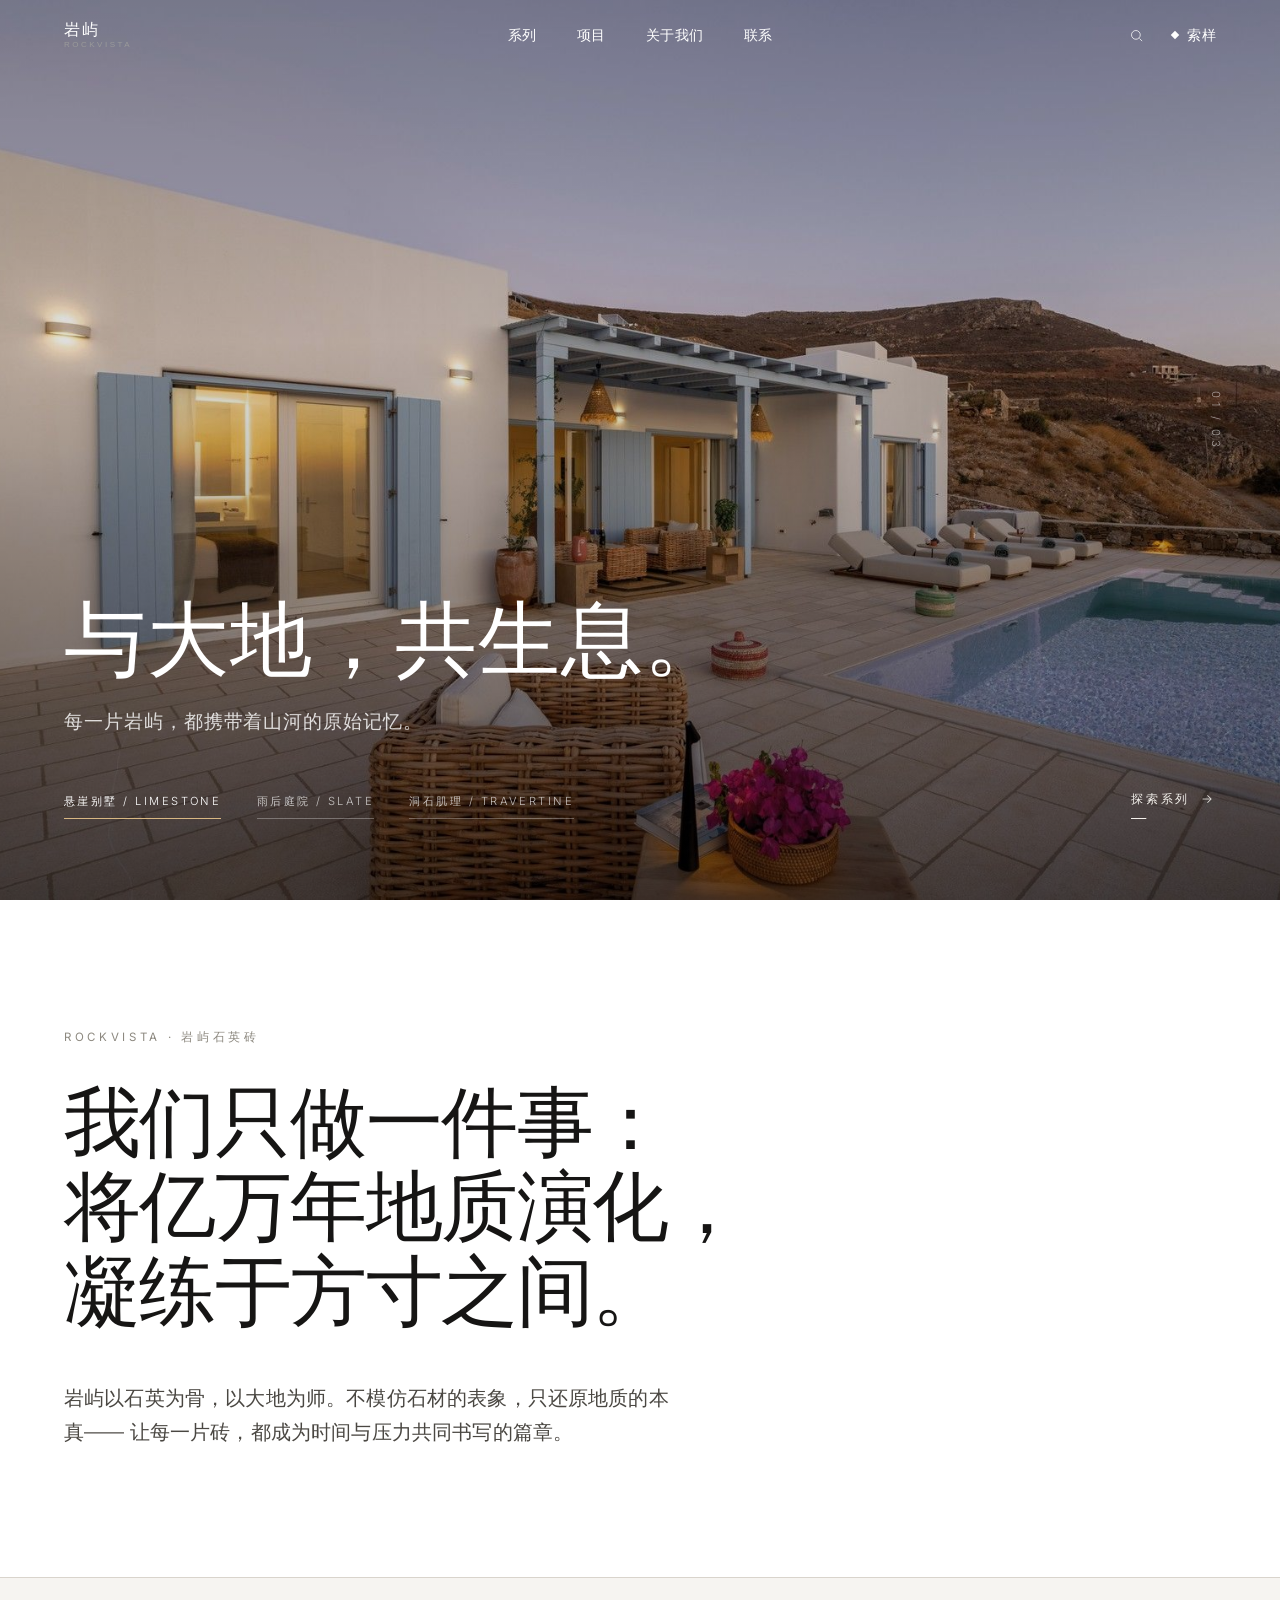
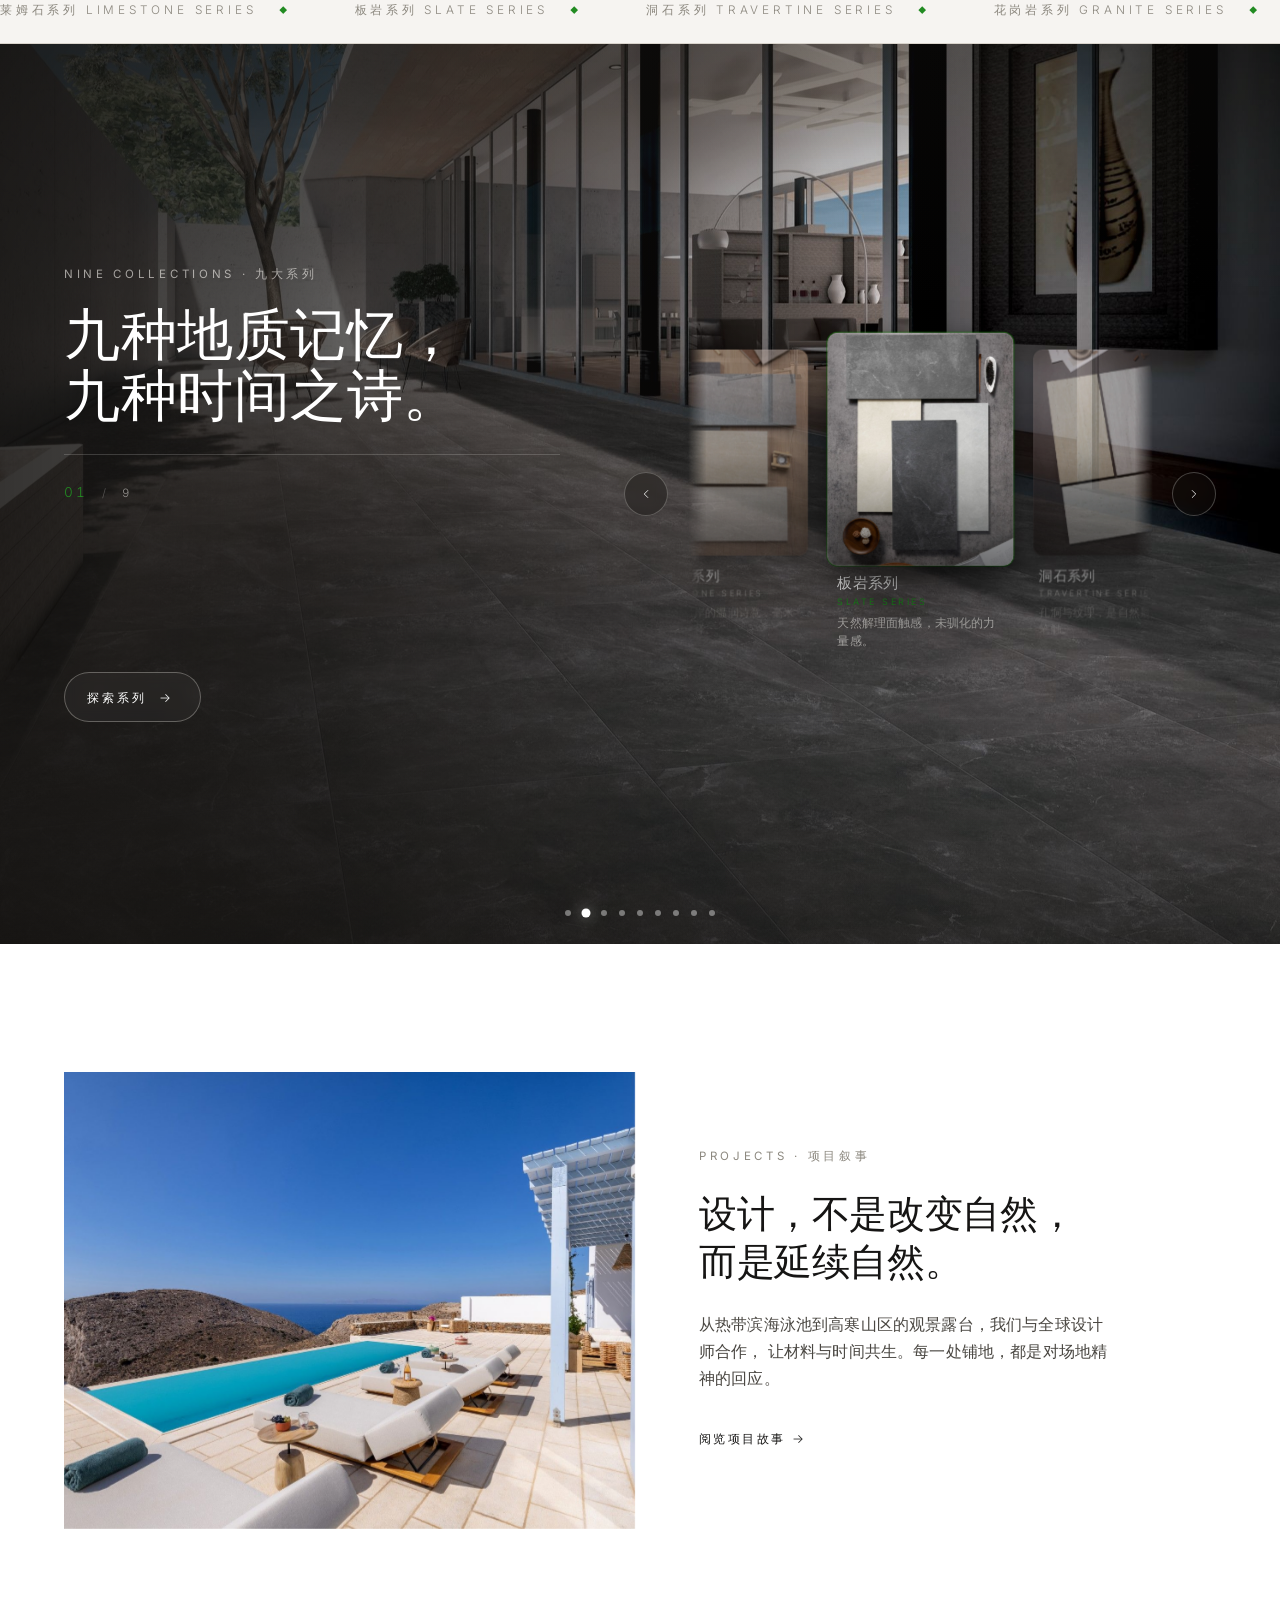
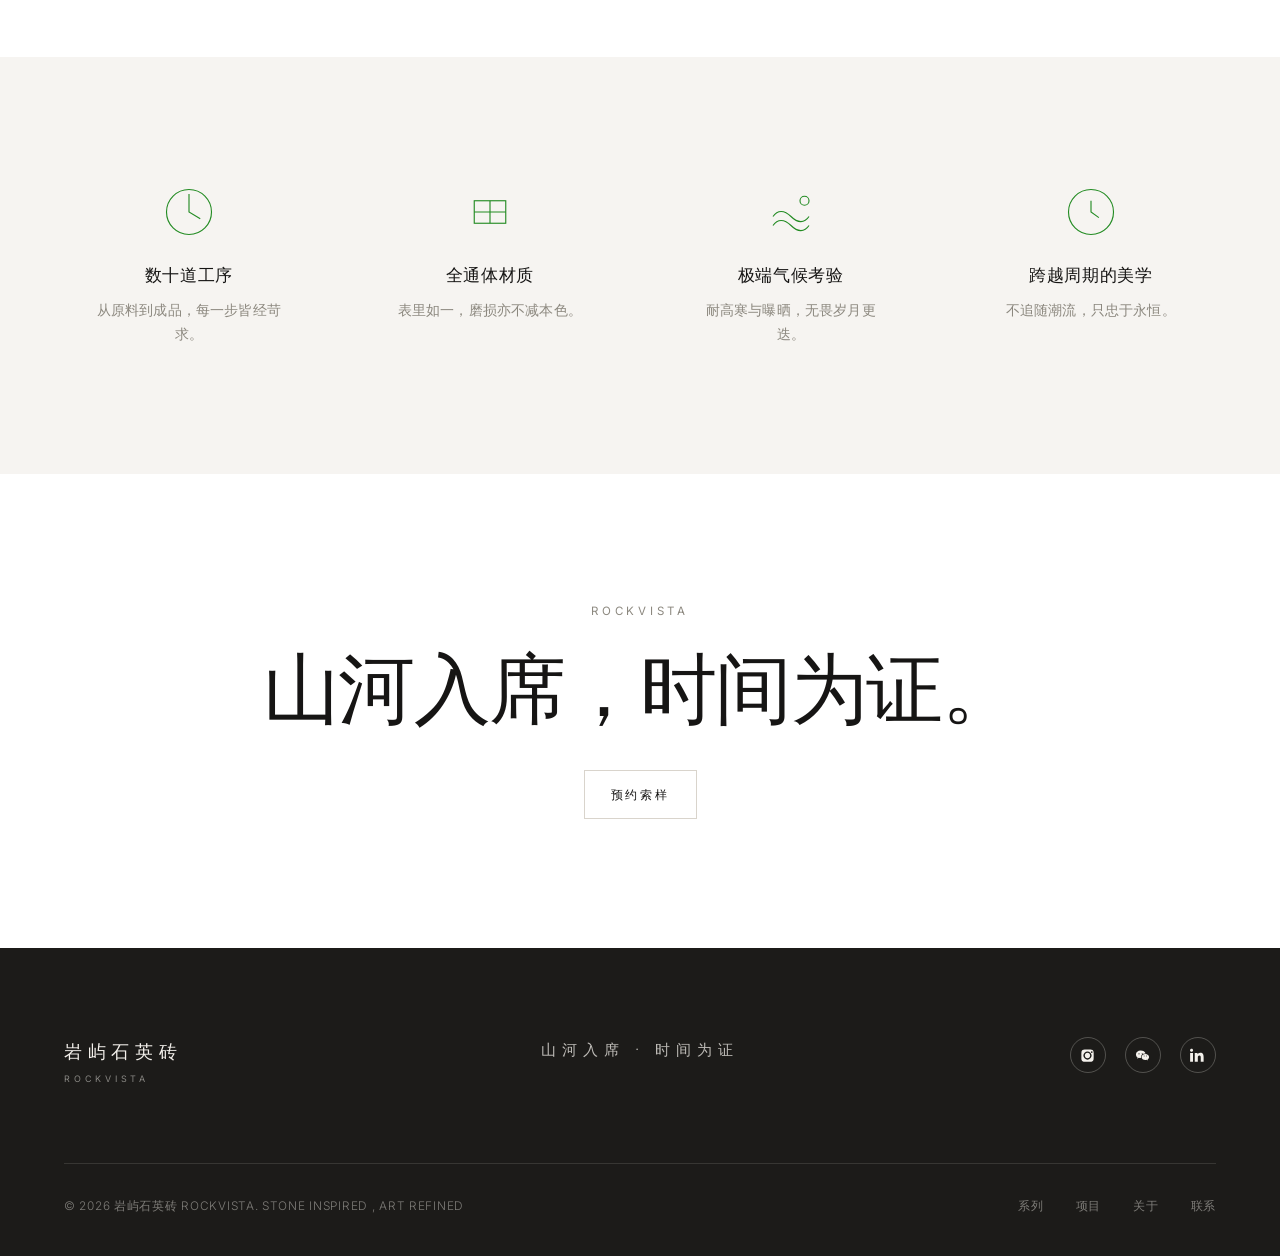
==== commit 6939ac61: "Update homepage from attached index" ====
--- a/index.html
+++ b/index.html
@@ -2,7 +2,7 @@
 <html lang="zh-CN">
 <head>
   <meta charset="UTF-8" />
-  <meta name="viewport" content="width=device-width, initial-scale=1.0" />
+  <meta name="viewport" content="width=device-width, initial-scale=1.0, viewport-fit=cover" />
   <title>岩屿石英砖 ROCKISLE · 与大地，共生息</title>
   <meta name="description" content="岩屿石英砖 ROCKISLE —— 高端户外石英砖。将亿万年地质演化，凝练于方寸之间。莱姆石、板岩、洞石等九大系列。" />
   <link rel="preconnect" href="https://fonts.googleapis.com" />
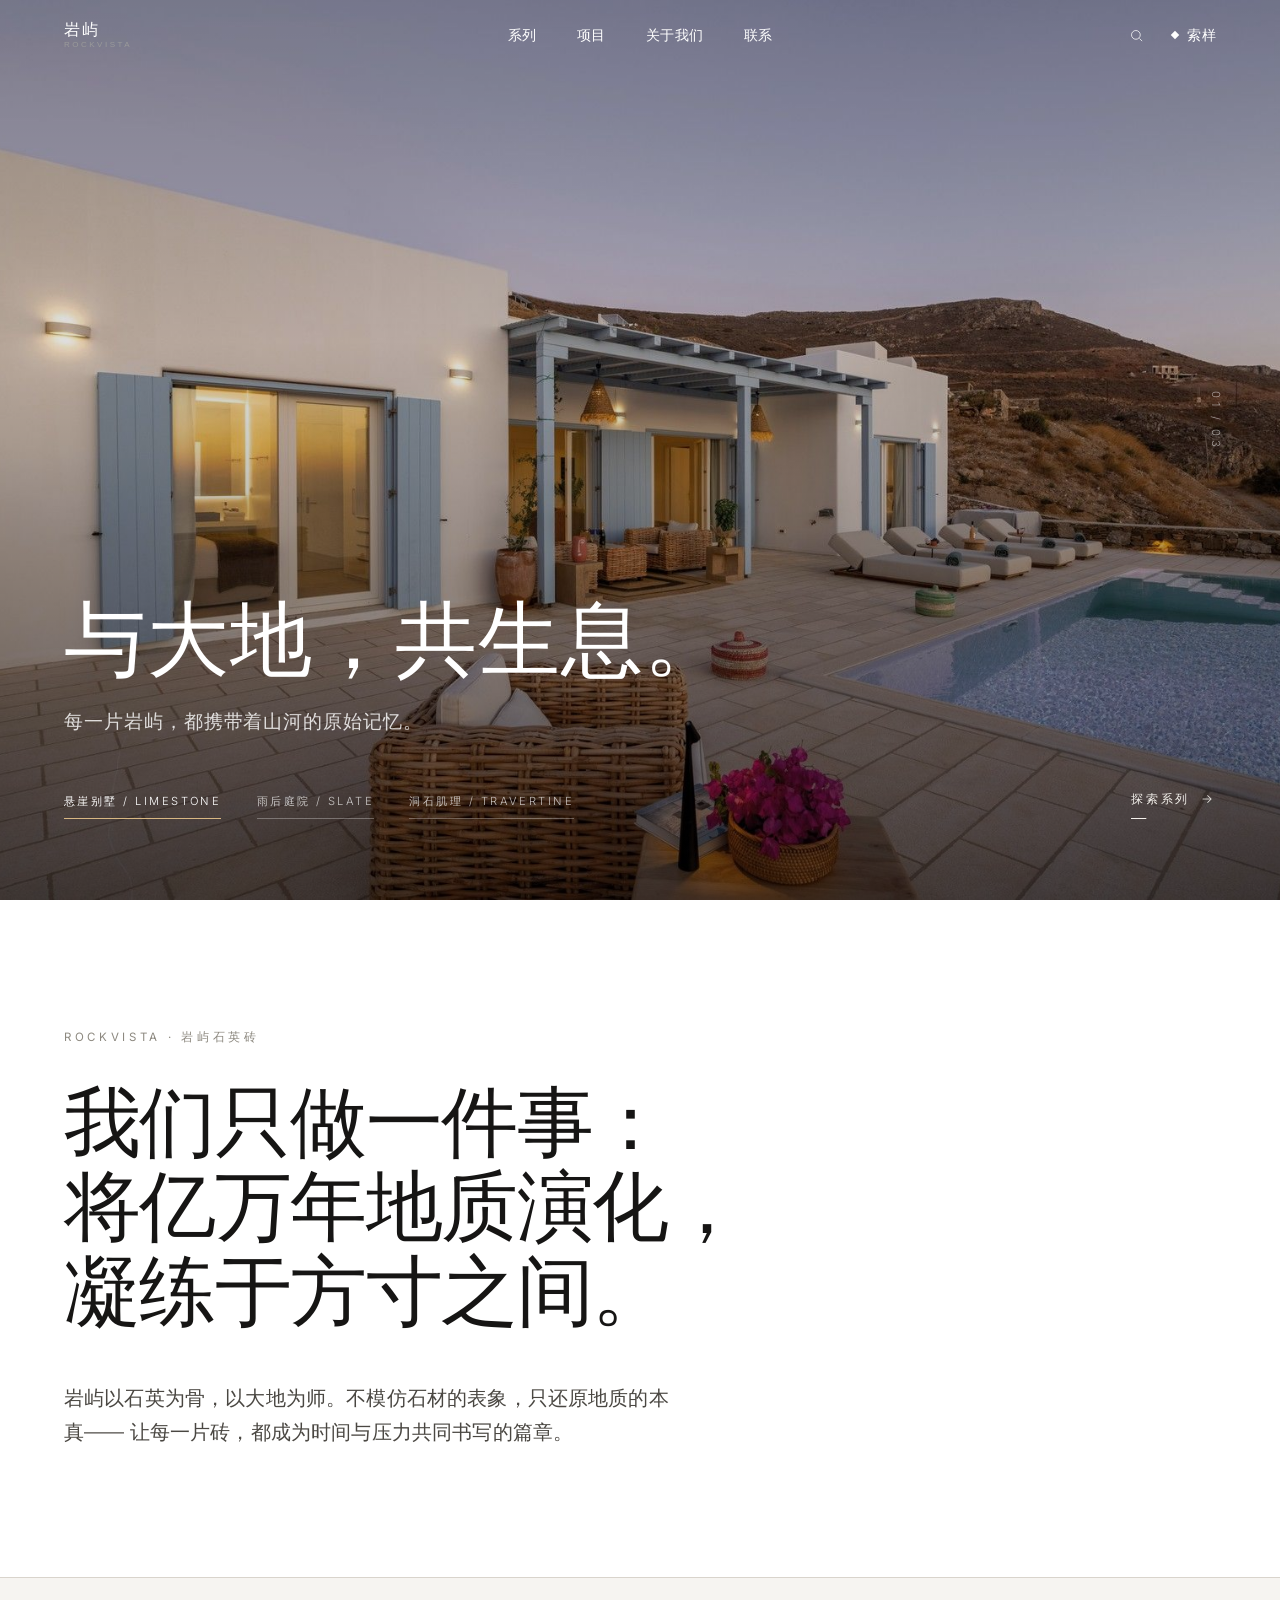
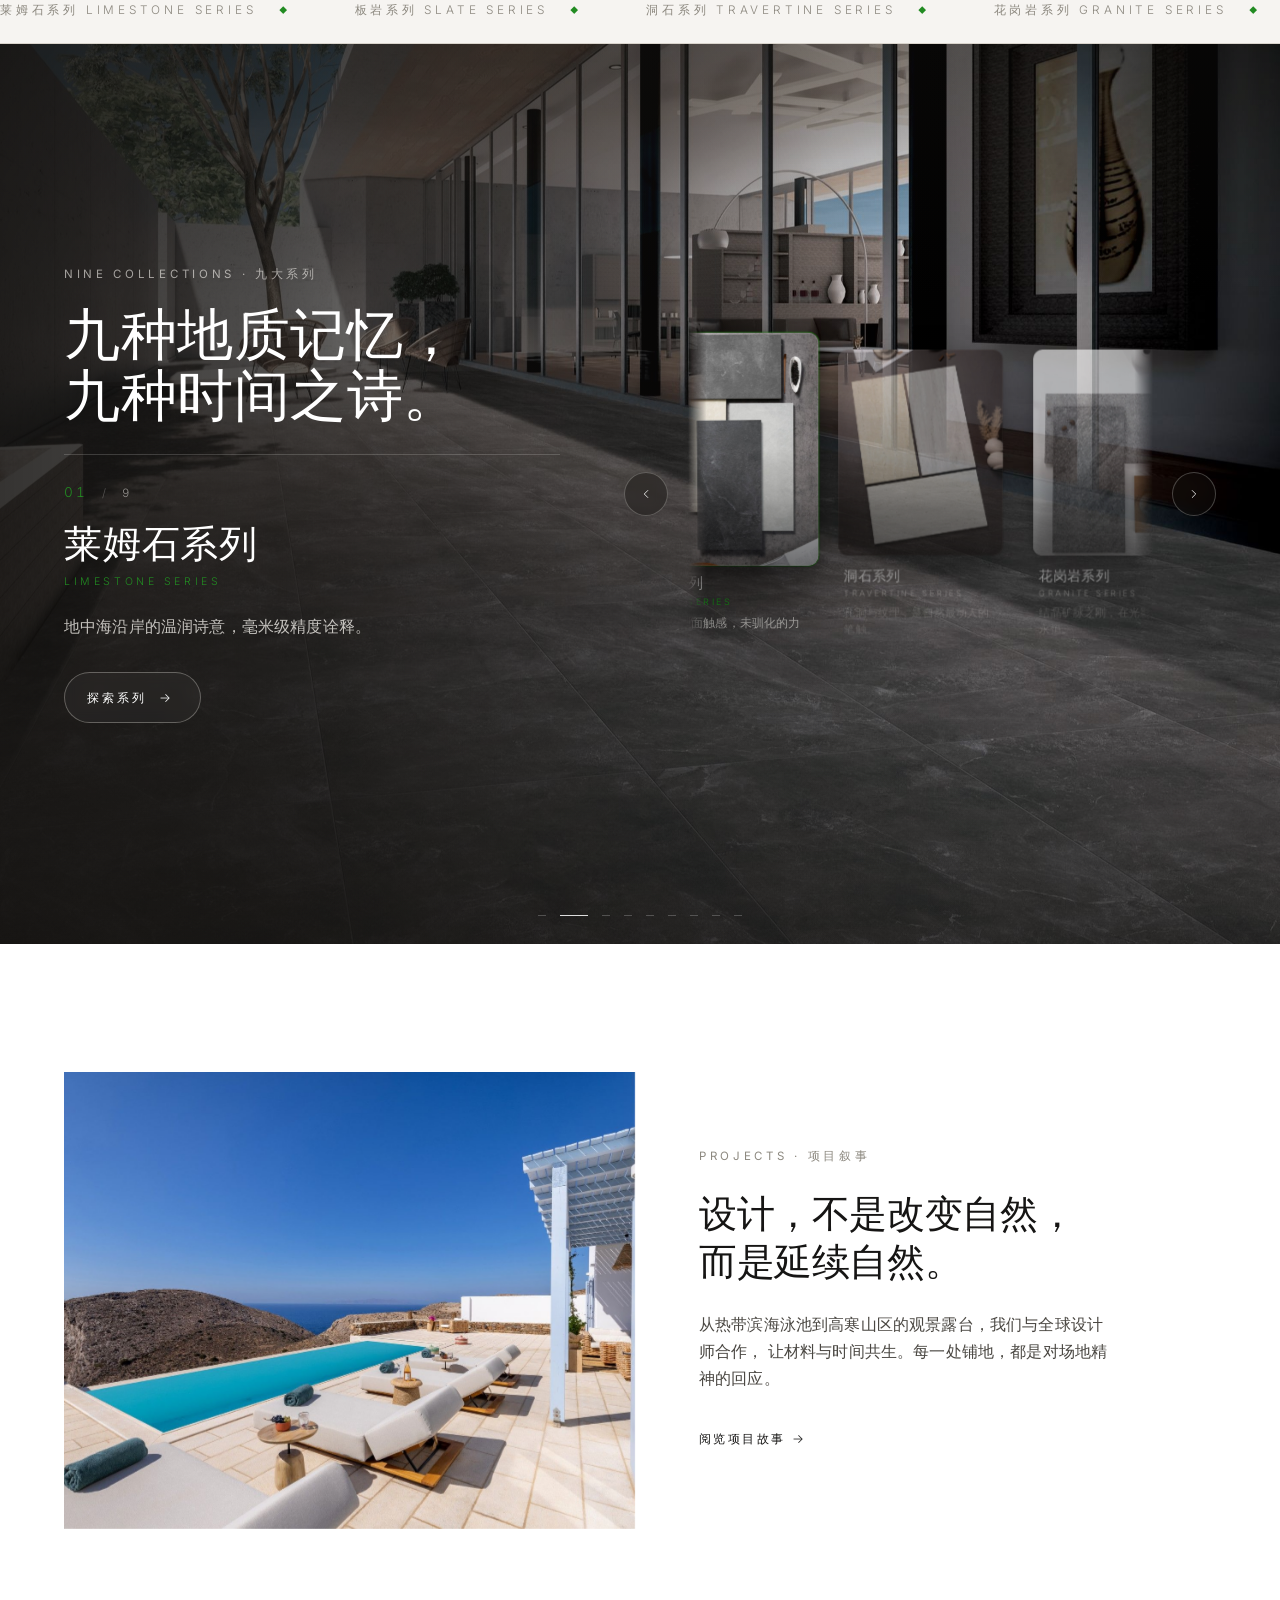
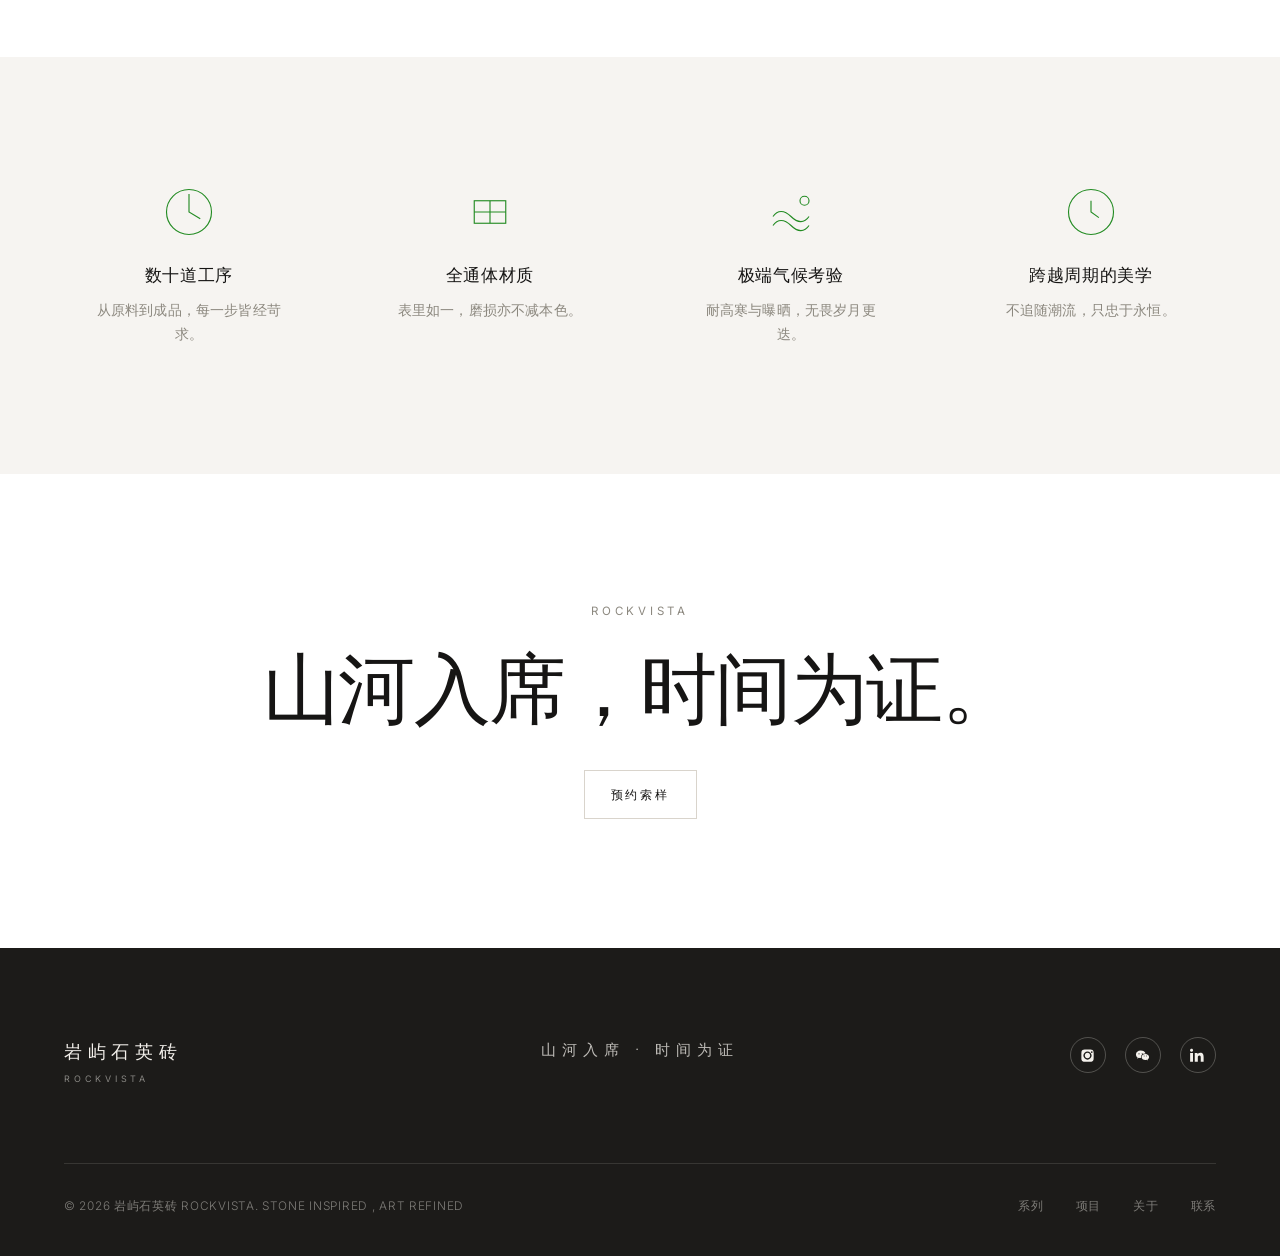
==== commit 1530c7f9: "Sync website from local files" ====
--- a/index.html
+++ b/index.html
@@ -1,4 +1,4 @@
-<!DOCTYPE html>
+﻿<!DOCTYPE html>
 <html lang="zh-CN">
 <head>
   <meta charset="UTF-8" />
--- a/css/style.css
+++ b/css/style.css
@@ -1,4 +1,4 @@
-/* ==========================================================================
+﻿/* ==========================================================================
    岩屿石英砖 ROCKISLE — Global Stylesheet
    Inspired by Cotto d'Este: extreme minimalism, generous whitespace,
    natural low-saturation palette, architectural composure.
@@ -1148,27 +1148,25 @@
   display: flex;
   justify-content: center;
   align-items: center;
-  gap: 12px;
+  gap: 14px;
   z-index: 5;
 }
 .series-dot {
-  width: 6px;
-  height: 6px;
-  border-radius: 50%;
-  background: rgba(255,255,255,0.4);
+  width: 8px;
+  height: 1px;
+  background: rgba(255,255,255,0.22);
   border: none;
   padding: 0;
   cursor: pointer;
   position: relative;
-  transition: background 0.4s var(--ease), transform 0.4s cubic-bezier(0.22,1,0.36,1);
+  transition: width 0.6s cubic-bezier(0.22,1,0.36,1), background 0.5s var(--ease);
   transform-origin: center center;
 }
 .series-dot.is-active {
-  background: #ffffff;
-  transform: scale(1.5);
-  box-shadow: 0 0 10px rgba(255,255,255,0.55);
-}
-.series-dot:hover:not(.is-active) { background: rgba(255,255,255,0.75); transform: scale(1.2); }
+  width: 28px;
+  background: rgba(255,255,255,0.85);
+}
+.series-dot:hover:not(.is-active) { background: rgba(255,255,255,0.5); }
 
 /* ---------- Project Narrative ---------- */
 .split {
@@ -2271,7 +2269,6 @@
   .promise { grid-template-columns: 1fr; }
   .hero__title { font-size: 2.2rem; }
   .display { font-size: 2.3rem; }
-  .series-card { flex-basis: 60vw; }
 }
 
 /* Series carousel — responsive split layout */
@@ -2283,18 +2280,237 @@
     min-height: 100vh;
   }
   .series-carousel__left {
-    padding: clamp(5rem, 12vw, 7rem) var(--gutter) clamp(2rem, 5vw, 3rem);
+    padding: clamp(4.5rem, 10vw, 6rem) var(--gutter) clamp(1.5rem, 3vw, 2.5rem);
     max-width: 100%;
   }
   .series-carousel__right {
-    padding: 0 var(--gutter) clamp(5rem, 10vw, 7rem);
+    padding: 0 var(--gutter) clamp(3.5rem, 8vw, 5.5rem);
   }
 }
-@media (max-width: 640px) {
-  .series-carousel__left .section-title { font-size: 2rem; }
-  .series-active-info__name { font-size: 1.8rem; }
+
+/* Series carousel — mobile premium layout */
+@media (max-width: 768px) {
+  .series-carousel {
+    display: flex;
+    flex-direction: column;
+    min-height: 100svh;
+    min-height: 100dvh;
+    height: auto;
+  }
+  .series-carousel__left {
+    flex: 1 1 auto;
+    display: flex;
+    flex-direction: column;
+    justify-content: center;
+    padding: 4rem max(1.2rem, env(safe-area-inset-left)) 2rem max(1.2rem, env(safe-area-inset-right));
+    max-width: 100%;
+  }
+  .series-carousel__left .section-title {
+    white-space: normal;
+    font-size: clamp(1.8rem, 6vw, 2.4rem);
+  }
+  .series-carousel__left .eyebrow {
+    font-size: 0.62rem;
+    letter-spacing: 0.28em;
+  }
+  .series-active-info {
+    padding-top: 1.4rem;
+  }
+  .series-active-info__index {
+    font-size: 0.66rem;
+    letter-spacing: 0.24em;
+    margin-bottom: 0.9rem;
+  }
+  .series-active-info__name {
+    font-size: clamp(1.6rem, 5vw, 2rem);
+  }
+  .series-active-info__sub {
+    font-size: 0.6rem;
+    letter-spacing: 0.3em;
+    margin-top: 0.35rem;
+  }
+  .series-active-info__desc {
+    font-size: 0.88rem;
+    line-height: 1.7;
+    max-width: 30ch;
+    margin-top: 1.1rem;
+  }
+  .series-active-info__btn {
+    font-size: 0.72rem;
+    padding: 0.75rem 1.3rem 0.75rem 1.1rem;
+    margin-top: 1.6rem;
+  }
+
+  .series-carousel__right {
+    flex: 0 0 auto;
+    padding: 0 max(1.2rem, env(safe-area-inset-left)) 3.5rem max(1.2rem, env(safe-area-inset-right));
+  }
+
+  .series-overlay {
+    background: linear-gradient(180deg,
+      rgba(20,18,16,0.75) 0%,
+      rgba(20,18,16,0.4) 30%,
+      rgba(20,18,16,0.35) 55%,
+      rgba(20,18,16,0.7) 80%,
+      rgba(20,18,16,0.85) 100%);
+  }
+
+  .series-card {
+    flex-basis: 68vw;
+    max-width: 200px;
+  }
+  .series-card__media { aspect-ratio: 4 / 5; }
+  .series-card__name { font-size: 0.82rem; }
+  .series-card__name small { font-size: 0.52rem; }
+  .series-card__desc { font-size: 0.72rem; }
+
   .series-arrow { width: 38px; height: 38px; }
-  .series-track { gap: 0.7rem; padding: 1.2rem 0; }
+  .series-track { gap: 0.8rem; padding: 1.2rem 0; }
+
+  .series-dots { bottom: 14px; gap: 12px; }
+  .series-dot { padding: 10px 4px; margin: -10px -4px; }
+}
+
+@media (max-width: 560px) {
+  .series-carousel__left .section-title { font-size: 1.7rem; }
+  .series-active-info__name { font-size: 1.5rem; }
+  .series-active-info__desc { font-size: 0.82rem; max-width: 28ch; }
+  .series-active-info__btn { font-size: 0.68rem; padding: 0.7rem 1.2rem 0.7rem 1rem; }
+  .series-card { flex-basis: 72vw; }
+  .series-card__name { font-size: 0.78rem; }
+  .series-card__desc { font-size: 0.68rem; }
+  .series-arrow { width: 34px; height: 34px; }
+  .series-track { gap: 0.6rem; padding: 1rem 0; }
+}
+
+@media (max-width: 390px) {
+  .series-carousel__left .section-title { font-size: 1.5rem; }
+  .series-active-info__name { font-size: 1.35rem; }
+  .series-active-info__desc { font-size: 0.78rem; }
+  .series-card { flex-basis: 78vw; }
+  .series-carousel__left { padding-top: 3.5rem; }
+}
+
+/* ---------- Mobile Responsive Enhancements ---------- */
+@media (max-width: 768px) {
+  html { -webkit-text-size-adjust: 100%; }
+  body { -webkit-tap-highlight-color: transparent; }
+  a, button { touch-action: manipulation; }
+
+  /* Dynamic viewport height for mobile browsers */
+  .hero {
+    height: 100svh;
+    height: 100dvh;
+    min-height: 520px;
+  }
+
+  /* Reduce section padding on mobile */
+  .section {
+    padding-top: clamp(3rem, 7vw, 4.5rem);
+    padding-bottom: clamp(3rem, 7vw, 4.5rem);
+  }
+
+  /* Container side padding */
+  .container {
+    padding-left: clamp(1.2rem, 4vw, 1.8rem);
+    padding-right: clamp(1.2rem, 4vw, 1.8rem);
+  }
+
+  /* Nav — safe area insets for notch */
+  .nav {
+    min-height: 56px;
+    padding-left: max(clamp(1.2rem, 4vw, 1.8rem), env(safe-area-inset-left));
+    padding-right: max(clamp(1.2rem, 4vw, 1.8rem), env(safe-area-inset-right));
+  }
+  .nav__logo { font-size: 14px; }
+  .nav__logo small { font-size: 7px; letter-spacing: 2px; }
+
+  /* Hero — allow text wrapping, fix CTA visibility */
+  .hero__title {
+    white-space: normal;
+    font-size: clamp(2rem, 8vw, 2.6rem);
+  }
+  .hero__sub { font-size: 0.92rem; max-width: 30ch; }
+  .hero__inner {
+    padding: 4.5rem clamp(1.2rem, 4vw, 1.8rem) 5rem;
+  }
+  .hero__cta {
+    position: absolute;
+    left: 0; right: 0;
+    bottom: clamp(2rem, 5vh, 3rem);
+    margin-top: 0;
+    text-align: center;
+    z-index: 3;
+  }
+
+  /* Intro statement */
+  .display { font-size: clamp(1.9rem, 6.5vw, 2.6rem); }
+
+  /* Marquee */
+  .marquee { padding: 1rem 0; }
+  .marquee__item { font-size: 0.68rem; letter-spacing: 0.26em; }
+  .marquee__track { gap: 2.5rem; }
+
+  /* Promise grid — 2 columns on tablet/mobile */
+  .promise { grid-template-columns: repeat(2, 1fr); gap: 2rem 1.5rem; }
+  .promise__icon { width: 44px; height: 44px; margin-bottom: 1.2rem; }
+
+  /* Footer — safe area insets */
+  .footer {
+    padding-left: max(1.2rem, env(safe-area-inset-left));
+    padding-right: max(1.2rem, env(safe-area-inset-right));
+    padding-bottom: max(2rem, env(safe-area-inset-bottom));
+  }
+  .footer__social a { width: 34px; height: 34px; }
+  .footer__nav { gap: 1.4rem; flex-wrap: wrap; justify-content: center; }
+}
+
+@media (max-width: 560px) {
+  /* Hero */
+  .hero__title { font-size: 1.85rem; }
+  .hero__sub { font-size: 0.88rem; max-width: 28ch; }
+  .hero__inner { padding-top: 4rem; padding-bottom: 4.5rem; }
+
+  /* Intro */
+  .display { font-size: 1.75rem; }
+  .lead { font-size: 0.92rem; }
+
+  /* Promise — single column */
+  .promise { grid-template-columns: 1fr; gap: 2.5rem; }
+  .promise__title { font-size: 1rem; }
+  .promise__text { font-size: 0.84rem; }
+
+  /* Buttons */
+  .btn-ghost { font-size: 0.7rem; padding: 0.75rem 1.3rem; }
+  .btn-line { font-size: 0.72rem; }
+
+  /* Footer */
+  .footer__social { gap: 0.8rem; }
+  .footer__social a { width: 32px; height: 32px; }
+  .footer__brand { font-size: 0.95rem; }
+  .footer__motto { font-size: 0.82rem; letter-spacing: 0.3em; }
+  .footer__bottom { font-size: 0.66rem; }
+
+  /* Mobile menu adjustments */
+  .mobile-menu { padding: 4rem 1.2rem 2rem; }
+  .mobile-menu__item { font-size: 20px; letter-spacing: 1.5px; }
+  .mobile-menu__nav { gap: 24px; }
+  .mobile-menu__sublink { font-size: 13px; letter-spacing: 1.2px; }
+  .mobile-menu__sub { gap: 12px; }
+}
+
+@media (max-width: 390px) {
+  .hero__title { font-size: 1.6rem; }
+  .hero__sub { font-size: 0.82rem; }
+  .display { font-size: 1.55rem; }
+  .section-title { font-size: 1.45rem; }
+  .eyebrow { font-size: 0.6rem; letter-spacing: 0.22em; }
+  .nav__logo { font-size: 13px; }
+  .mobile-menu__item { font-size: 18px; }
+  .promise__icon { width: 40px; height: 40px; }
+  .footer__brand { font-size: 0.88rem; }
+  .footer__motto { font-size: 0.76rem; }
+  .footer__nav { gap: 1rem; }
 }
 
 /* reduced motion */
